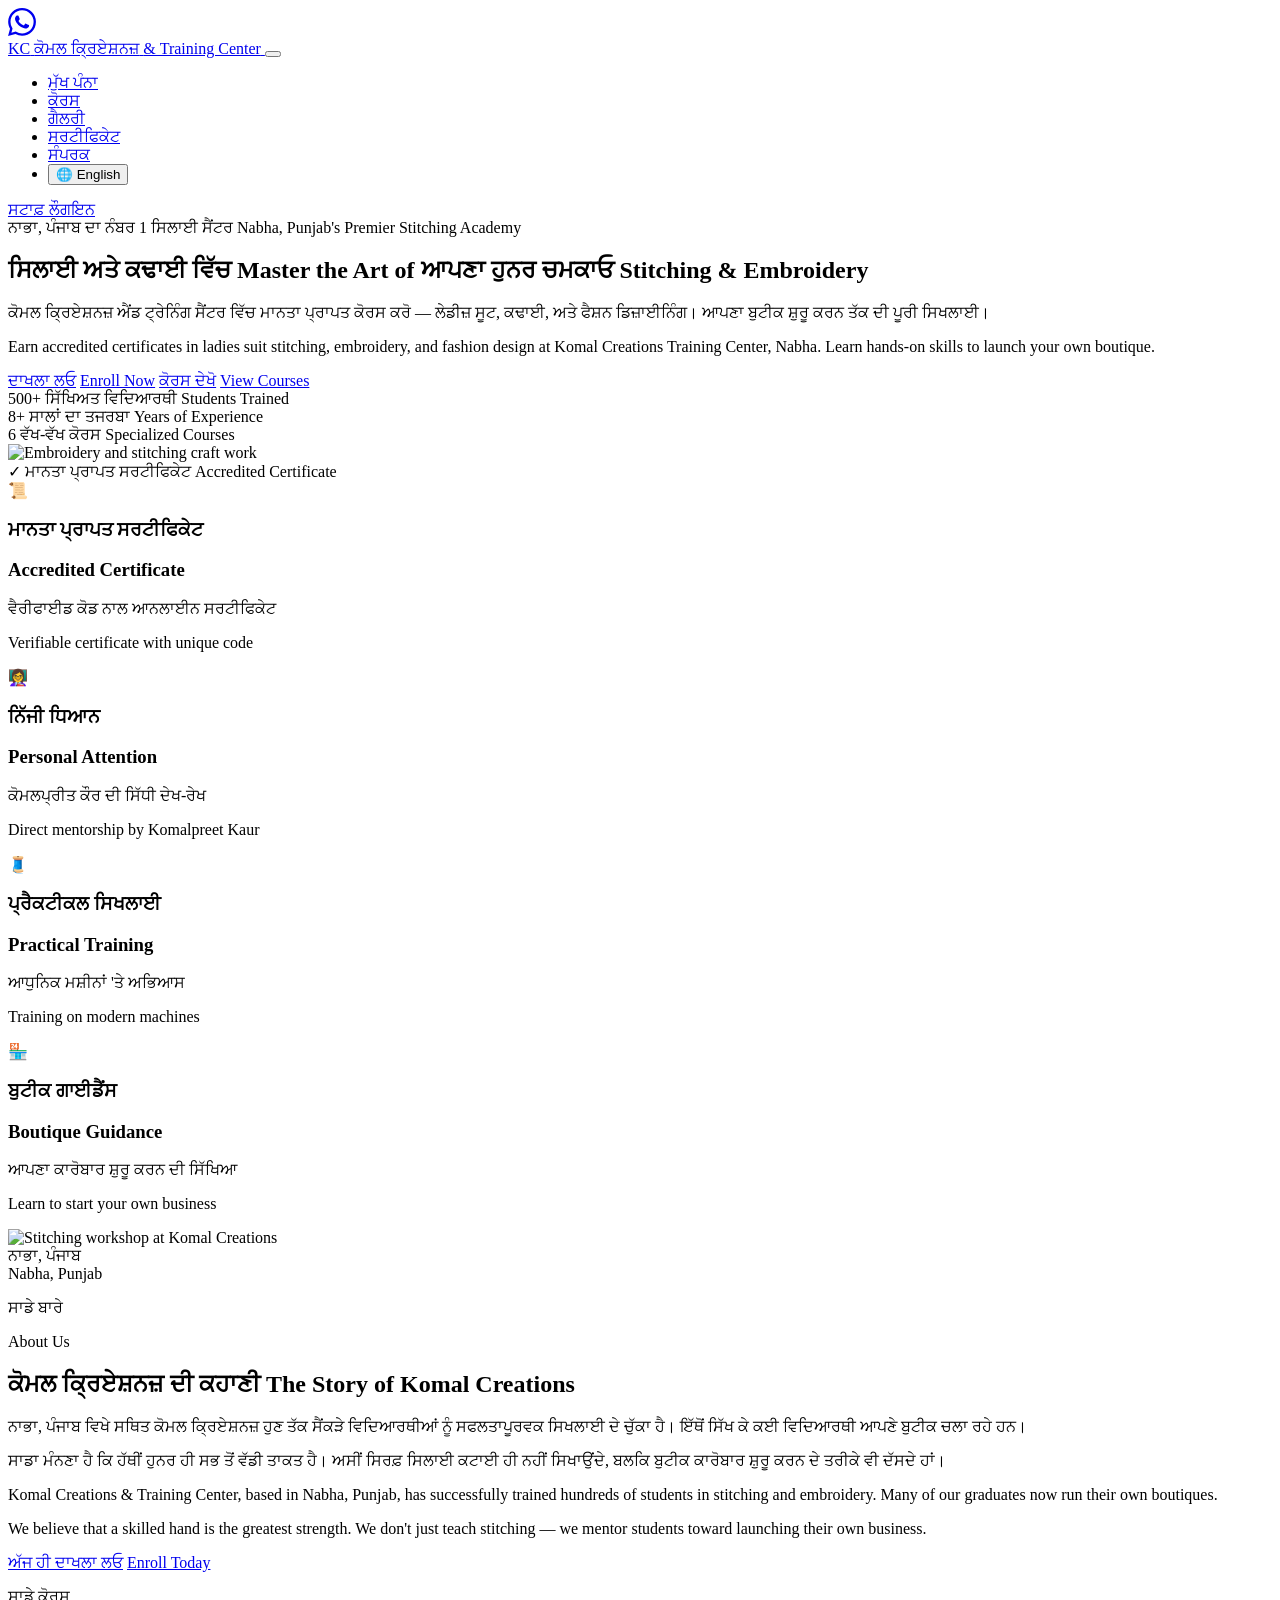
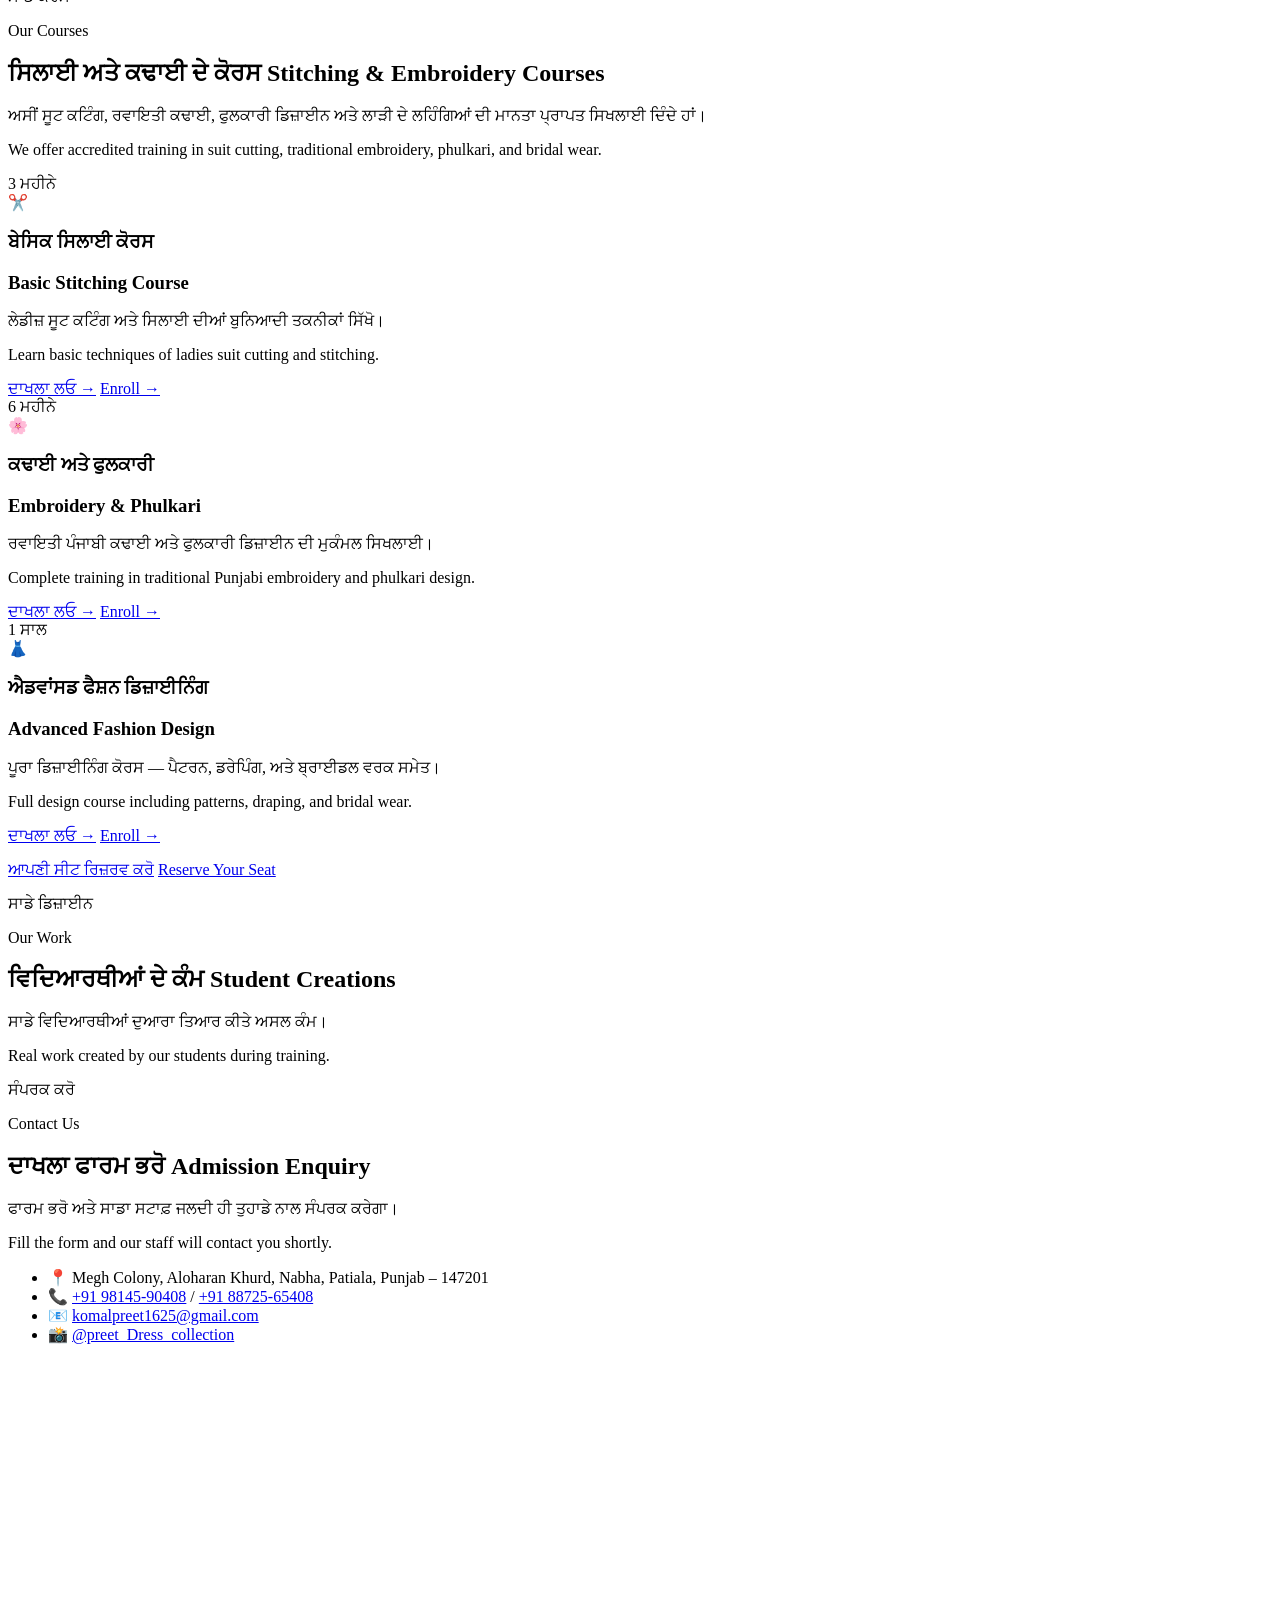
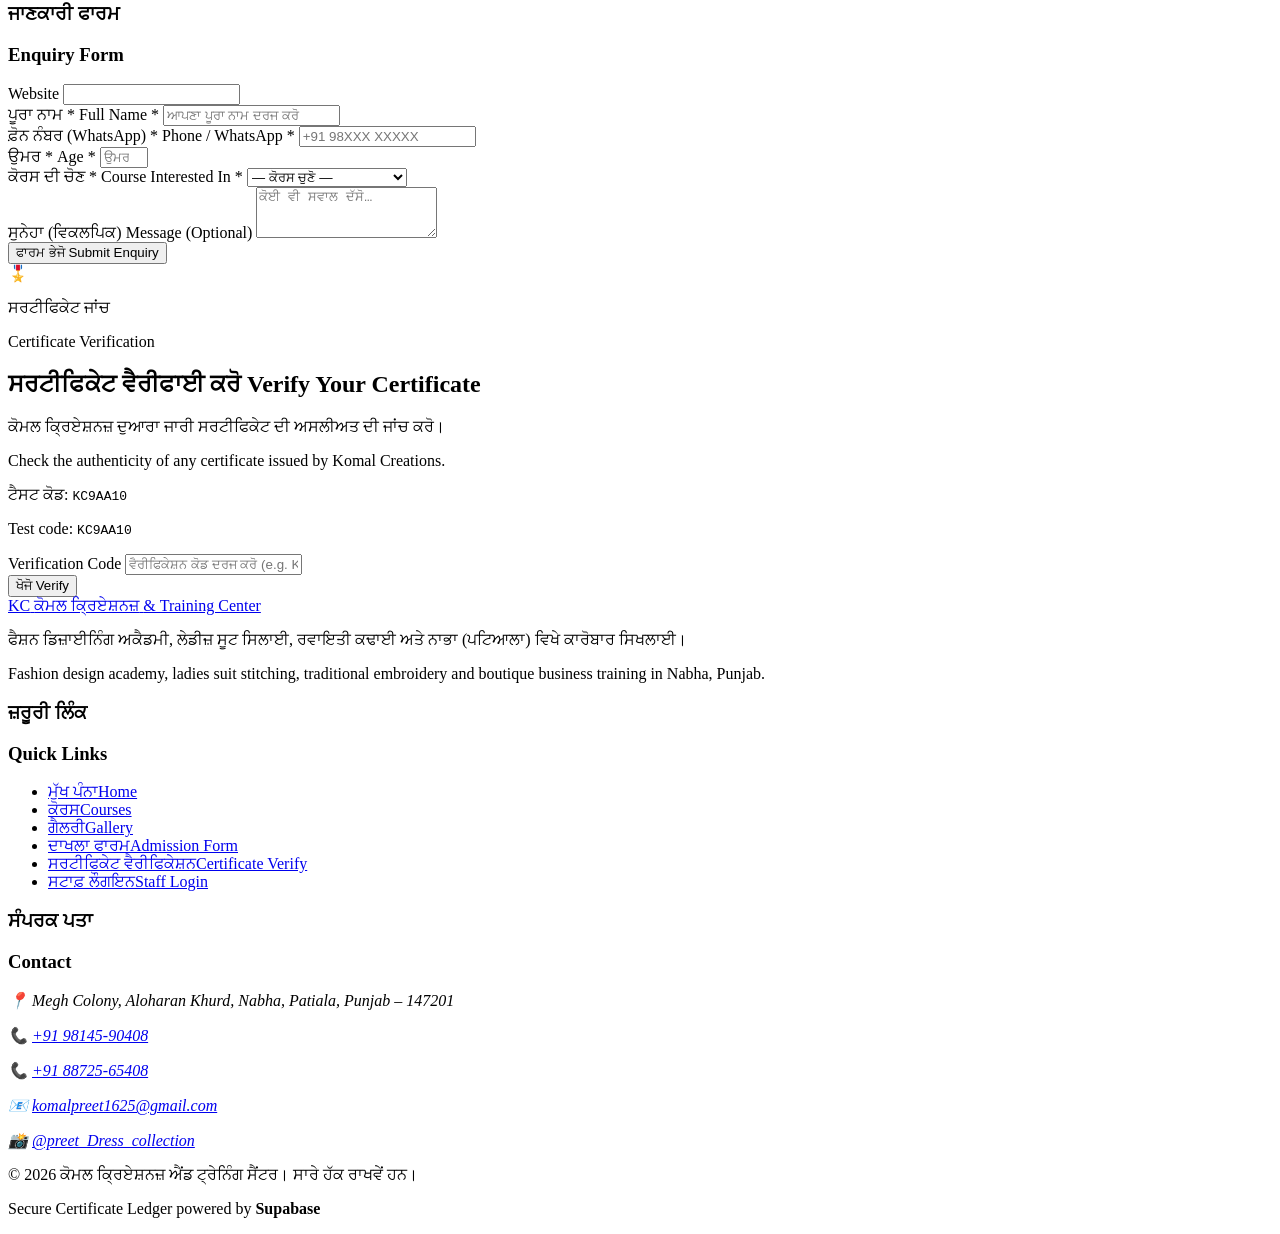
==== index.html @ e4f49c8c "Add files via upload" ====
<!DOCTYPE html>
<html lang="pa" dir="ltr">
<head>
  <meta charset="UTF-8" />
  <meta name="viewport" content="width=device-width, initial-scale=1.0" />
  <meta name="description" content="Komal Creations & Training Center – Nabha, Punjab. Learn stitching, embroidery, and fashion design. Accredited courses with certified training." />
  <meta name="keywords" content="stitching course Nabha, silai course Punjab, embroidery training, ladies suit stitching, fashion design Nabha, Komal Creations" />
  <meta property="og:title" content="Komal Creations & Training Center – Nabha, Punjab" />
  <meta property="og:description" content="Accredited stitching, embroidery, and fashion design courses in Nabha, Punjab." />
  <meta property="og:type" content="website" />
  <title>Komal Creations & Training Center – Nabha, Punjab</title>
  <link rel="preconnect" href="https://fonts.googleapis.com" />
  <link rel="preconnect" href="https://fonts.gstatic.com" crossorigin />
  <link href="https://fonts.googleapis.com/css2?family=Noto+Sans+Gurmukhi:wght@400;600;700&family=Playfair+Display:wght@700;900&family=Inter:wght@400;500;600&display=swap" rel="stylesheet" />
  <link rel="stylesheet" href="css/styles.css" />
</head>
<body>

  <!-- WhatsApp Floating Button -->
  <a href="https://wa.me/919814590408?text=ਸਤਿ%20ਸ੍ਰੀ%20ਅਕਾਲ!%20ਮੈਨੂੰ%20ਕੋਰਸ%20ਬਾਰੇ%20ਜਾਣਕਾਰੀ%20�ਾਹੀਦੀ%20ਹੈ।"
     class="whatsapp-fab" target="_blank" rel="noopener" aria-label="Chat on WhatsApp">
    <svg xmlns="http://www.w3.org/2000/svg" viewBox="0 0 24 24" fill="currentColor" width="28" height="28">
      <path d="M17.472 14.382c-.297-.149-1.758-.867-2.03-.967-.273-.099-.471-.148-.67.15-.197.297-.767.966-.94 1.164-.173.199-.347.223-.644.075-.297-.15-1.255-.463-2.39-1.475-.883-.788-1.48-1.761-1.653-2.059-.173-.297-.018-.458.13-.606.134-.133.298-.347.446-.52.149-.174.198-.298.298-.497.099-.198.05-.371-.025-.52-.075-.149-.669-1.612-.916-2.207-.242-.579-.487-.5-.669-.51-.173-.008-.371-.01-.57-.01-.198 0-.52.074-.792.372-.272.297-1.04 1.016-1.04 2.479 0 1.462 1.065 2.875 1.213 3.074.149.198 2.096 3.2 5.077 4.487.709.306 1.262.489 1.694.625.712.227 1.36.195 1.871.118.571-.085 1.758-.719 2.006-1.413.248-.694.248-1.289.173-1.413-.074-.124-.272-.198-.57-.347m-5.421 7.403h-.004a9.87 9.87 0 01-5.031-1.378l-.361-.214-3.741.982.998-3.648-.235-.374a9.86 9.86 0 01-1.51-5.26c.001-5.45 4.436-9.884 9.888-9.884 2.64 0 5.122 1.03 6.988 2.898a9.825 9.825 0 012.893 6.994c-.003 5.45-4.437 9.884-9.885 9.884m8.413-18.297A11.815 11.815 0 0012.05 0C5.495 0 .16 5.335.157 11.892c0 2.096.547 4.142 1.588 5.945L.057 24l6.305-1.654a11.882 11.882 0 005.683 1.448h.005c6.554 0 11.89-5.335 11.893-11.893a11.821 11.821 0 00-3.48-8.413z"/>
    </svg>
  </a>

  <!-- ===== HEADER / NAV ===== -->
  <header class="site-header" id="top">
    <div class="container header-inner">
      <a href="index.html" class="logo" aria-label="Komal Creations Home">
        <span class="logo-mark">KC</span>
        <span class="logo-text">
          <span class="logo-pa">ਕੋਮਲ ਕ੍ਰਿਏਸ਼ਨਜ਼</span>
          <span class="logo-en">& Training Center</span>
        </span>
      </a>

      <button class="nav-toggle" id="navToggle" aria-label="Menu ਖੋਲ੍ਹੋ" aria-expanded="false" aria-controls="mainNav">
        <span></span><span></span><span></span>
      </button>

      <nav class="main-nav" id="mainNav" role="navigation" aria-label="Main Navigation">
        <ul class="nav-list">
          <li><a href="#home" class="nav-link">ਮੁੱਖ ਪੰਨਾ</a></li>
          <li><a href="#courses" class="nav-link">ਕੋਰਸ</a></li>
          <li><a href="#gallery" class="nav-link">ਗੈਲਰੀ</a></li>
          <li><a href="#verify" class="nav-link">ਸਰਟੀਫਿਕੇਟ</a></li>
          <li><a href="#contact" class="nav-link">ਸੰਪਰਕ</a></li>
          <li>
            <button class="lang-toggle" id="langToggle" aria-label="Switch language">
              🌐 <span id="langLabel">English</span>
            </button>
          </li>
        </ul>
        <a href="admin-login.html" class="btn-staff">ਸਟਾਫ਼ ਲੌਗਇਨ</a>
      </nav>
    </div>
  </header>

  <main id="main-content">

    <!-- ===== HERO ===== -->
    <section class="hero" id="home" aria-labelledby="heroHeading">
      <div class="hero-bg-pattern" aria-hidden="true"></div>
      <div class="container hero-content">
        <div class="hero-badge" data-content-key="hero_badge">
          <span class="badge-dot"></span>
          <span class="badge-text pa">ਨਾਭਾ, ਪੰਜਾਬ ਦਾ ਨੰਬਰ 1 ਸਿਲਾਈ ਸੈਂਟਰ</span>
          <span class="badge-text en hidden">Nabha, Punjab's Premier Stitching Academy</span>
        </div>

        <h1 id="heroHeading">
          <span class="hero-line pa">ਸਿਲਾਈ ਅਤੇ ਕਢਾਈ ਵਿੱਚ</span>
          <span class="hero-line en hidden">Master the Art of</span>
          <span class="hero-accent pa">ਆਪਣਾ ਹੁਨਰ ਚਮਕਾਓ</span>
          <span class="hero-accent en hidden">Stitching & Embroidery</span>
        </h1>

        <p class="hero-desc pa" data-content-key="hero_description">
          ਕੋਮਲ ਕ੍ਰਿਏਸ਼ਨਜ਼ ਐਂਡ ਟ੍ਰੇਨਿੰਗ ਸੈਂਟਰ ਵਿੱਚ ਮਾਨਤਾ ਪ੍ਰਾਪਤ ਕੋਰਸ ਕਰੋ — ਲੇਡੀਜ਼ ਸੂਟ, ਕਢਾਈ, ਅਤੇ ਫੈਸ਼ਨ ਡਿਜ਼ਾਈਨਿੰਗ। ਆਪਣਾ ਬੁਟੀਕ ਸ਼ੁਰੂ ਕਰਨ ਤੱਕ ਦੀ ਪੂਰੀ ਸਿਖਲਾਈ।
        </p>
        <p class="hero-desc en hidden" data-content-key="hero_description_en">
          Earn accredited certificates in ladies suit stitching, embroidery, and fashion design at Komal Creations Training Center, Nabha. Learn hands-on skills to launch your own boutique.
        </p>

        <div class="hero-actions">
          <a href="#contact" class="btn btn-primary pa">ਦਾਖਲਾ ਲਓ</a>
          <a href="#contact" class="btn btn-primary en hidden">Enroll Now</a>
          <a href="#courses" class="btn btn-outline pa">ਕੋਰਸ ਦੇਖੋ</a>
          <a href="#courses" class="btn btn-outline en hidden">View Courses</a>
        </div>

        <div class="hero-stats" role="list">
          <div class="stat" role="listitem">
            <span class="stat-num">500+</span>
            <span class="stat-label pa">ਸਿੱਖਿਅਤ ਵਿਦਿਆਰਥੀ</span>
            <span class="stat-label en hidden">Students Trained</span>
          </div>
          <div class="stat-divider" aria-hidden="true"></div>
          <div class="stat" role="listitem">
            <span class="stat-num">8+</span>
            <span class="stat-label pa">ਸਾਲਾਂ ਦਾ ਤਜਰਬਾ</span>
            <span class="stat-label en hidden">Years of Experience</span>
          </div>
          <div class="stat-divider" aria-hidden="true"></div>
          <div class="stat" role="listitem">
            <span class="stat-num">6</span>
            <span class="stat-label pa">ਵੱਖ-ਵੱਖ ਕੋਰਸ</span>
            <span class="stat-label en hidden">Specialized Courses</span>
          </div>
        </div>
      </div>

      <div class="hero-visual" aria-hidden="true">
        <div class="hero-img-wrap">
          <img src="https://images.unsplash.com/photo-1558769132-cb1aea458c5e?w=700&auto=format&fit=crop&q=80"
               alt="Embroidery and stitching craft work"
               loading="eager" width="700" height="500" />
          <div class="hero-img-badge">
            <span>✓</span>
            <span class="pa">ਮਾਨਤਾ ਪ੍ਰਾਪਤ ਸਰਟੀਫਿਕੇਟ</span>
            <span class="en hidden">Accredited Certificate</span>
          </div>
        </div>
      </div>
    </section>

    <!-- ===== FEATURES / WHY US ===== -->
    <section class="features-strip" aria-label="Features">
      <div class="container features-grid">
        <div class="feature-card">
          <div class="feature-icon" aria-hidden="true">📜</div>
          <div>
            <h3 class="pa">ਮਾਨਤਾ ਪ੍ਰਾਪਤ ਸਰਟੀਫਿਕੇਟ</h3>
            <h3 class="en hidden">Accredited Certificate</h3>
            <p class="pa">ਵੈਰੀਫਾਈਡ ਕੋਡ ਨਾਲ ਆਨਲਾਈਨ ਸਰਟੀਫਿਕੇਟ</p>
            <p class="en hidden">Verifiable certificate with unique code</p>
          </div>
        </div>
        <div class="feature-card">
          <div class="feature-icon" aria-hidden="true">👩‍🏫</div>
          <div>
            <h3 class="pa">ਨਿੱਜੀ ਧਿਆਨ</h3>
            <h3 class="en hidden">Personal Attention</h3>
            <p class="pa">ਕੋਮਲਪ੍ਰੀਤ ਕੌਰ ਦੀ ਸਿੱਧੀ ਦੇਖ-ਰੇਖ</p>
            <p class="en hidden">Direct mentorship by Komalpreet Kaur</p>
          </div>
        </div>
        <div class="feature-card">
          <div class="feature-icon" aria-hidden="true">🧵</div>
          <div>
            <h3 class="pa">ਪ੍ਰੈਕਟੀਕਲ ਸਿਖਲਾਈ</h3>
            <h3 class="en hidden">Practical Training</h3>
            <p class="pa">ਆਧੁਨਿਕ ਮਸ਼ੀਨਾਂ 'ਤੇ ਅਭਿਆਸ</p>
            <p class="en hidden">Training on modern machines</p>
          </div>
        </div>
        <div class="feature-card">
          <div class="feature-icon" aria-hidden="true">🏪</div>
          <div>
            <h3 class="pa">ਬੁਟੀਕ ਗਾਈਡੈਂਸ</h3>
            <h3 class="en hidden">Boutique Guidance</h3>
            <p class="pa">ਆਪਣਾ ਕਾਰੋਬਾਰ ਸ਼ੁਰੂ ਕਰਨ ਦੀ ਸਿੱਖਿਆ</p>
            <p class="en hidden">Learn to start your own business</p>
          </div>
        </div>
      </div>
    </section>

    <!-- ===== ABOUT ===== -->
    <section class="about section" id="about" aria-labelledby="aboutHeading">
      <div class="container about-grid">
        <div class="about-img-col">
          <img src="https://images.unsplash.com/photo-1544816155-12df9643f363?w=600&auto=format&fit=crop&q=80"
               alt="Stitching workshop at Komal Creations"
               loading="lazy" width="600" height="450" class="about-img" />
          <div class="about-img-tag pa">ਨਾਭਾ, ਪੰਜਾਬ</div>
          <div class="about-img-tag en hidden">Nabha, Punjab</div>
        </div>
        <div class="about-text-col">
          <p class="section-eyebrow pa">ਸਾਡੇ ਬਾਰੇ</p>
          <p class="section-eyebrow en hidden">About Us</p>
          <h2 id="aboutHeading">
            <span class="pa">ਕੋਮਲ ਕ੍ਰਿਏਸ਼ਨਜ਼ ਦੀ ਕਹਾਣੀ</span>
            <span class="en hidden">The Story of Komal Creations</span>
          </h2>
          <div class="about-body" data-content-key="about_text">
            <p class="pa">ਨਾਭਾ, ਪੰਜਾਬ ਵਿਖੇ ਸਥਿਤ ਕੋਮਲ ਕ੍ਰਿਏਸ਼ਨਜ਼ ਹੁਣ ਤੱਕ ਸੈਂਕੜੇ ਵਿਦਿਆਰਥੀਆਂ ਨੂੰ ਸਫਲਤਾਪੂਰਵਕ ਸਿਖਲਾਈ ਦੇ ਚੁੱਕਾ ਹੈ। ਇੱਥੋਂ ਸਿੱਖ ਕੇ ਕਈ ਵਿਦਿਆਰਥੀ ਆਪਣੇ ਬੁਟੀਕ ਚਲਾ ਰਹੇ ਹਨ।</p>
            <p class="pa">ਸਾਡਾ ਮੰਨਣਾ ਹੈ ਕਿ ਹੱਥੀਂ ਹੁਨਰ ਹੀ ਸਭ ਤੋਂ ਵੱਡੀ ਤਾਕਤ ਹੈ। ਅਸੀਂ ਸਿਰਫ਼ ਸਿਲਾਈ ਕਟਾਈ ਹੀ ਨਹੀਂ ਸਿਖਾਉਂਦੇ, ਬਲਕਿ ਬੁਟੀਕ ਕਾਰੋਬਾਰ ਸ਼ੁਰੂ ਕਰਨ ਦੇ ਤਰੀਕੇ ਵੀ ਦੱਸਦੇ ਹਾਂ।</p>
            <p class="en hidden">Komal Creations & Training Center, based in Nabha, Punjab, has successfully trained hundreds of students in stitching and embroidery. Many of our graduates now run their own boutiques.</p>
            <p class="en hidden">We believe that a skilled hand is the greatest strength. We don't just teach stitching — we mentor students toward launching their own business.</p>
          </div>
          <a href="#contact" class="btn btn-primary pa">ਅੱਜ ਹੀ ਦਾਖਲਾ ਲਓ</a>
          <a href="#contact" class="btn btn-primary en hidden">Enroll Today</a>
        </div>
      </div>
    </section>

    <!-- ===== COURSES ===== -->
    <section class="courses section" id="courses" aria-labelledby="coursesHeading">
      <div class="container">
        <p class="section-eyebrow pa">ਸਾਡੇ ਕੋਰਸ</p>
        <p class="section-eyebrow en hidden">Our Courses</p>
        <h2 id="coursesHeading">
          <span class="pa">ਸਿਲਾਈ ਅਤੇ ਕਢਾਈ ਦੇ ਕੋਰਸ</span>
          <span class="en hidden">Stitching & Embroidery Courses</span>
        </h2>
        <p class="section-desc pa">ਅਸੀਂ ਸੂਟ ਕਟਿੰਗ, ਰਵਾਇਤੀ ਕਢਾਈ, ਫੁਲਕਾਰੀ ਡਿਜ਼ਾਈਨ ਅਤੇ ਲਾੜੀ ਦੇ ਲਹਿੰਗਿਆਂ ਦੀ ਮਾਨਤਾ ਪ੍ਰਾਪਤ ਸਿਖਲਾਈ ਦਿੰਦੇ ਹਾਂ।</p>
        <p class="section-desc en hidden">We offer accredited training in suit cutting, traditional embroidery, phulkari, and bridal wear.</p>

        <div id="coursesGrid" class="courses-grid" aria-live="polite" aria-label="Course list">
          <!-- Dynamic from Supabase; static fallback below -->
          <div class="course-card static-fallback">
            <div class="course-badge">3 ਮਹੀਨੇ</div>
            <div class="course-icon" aria-hidden="true">✂️</div>
            <h3 class="pa">ਬੇਸਿਕ ਸਿਲਾਈ ਕੋਰਸ</h3>
            <h3 class="en hidden">Basic Stitching Course</h3>
            <p class="pa">ਲੇਡੀਜ਼ ਸੂਟ ਕਟਿੰਗ ਅਤੇ ਸਿਲਾਈ ਦੀਆਂ ਬੁਨਿਆਦੀ ਤਕਨੀਕਾਂ ਸਿੱਖੋ।</p>
            <p class="en hidden">Learn basic techniques of ladies suit cutting and stitching.</p>
            <a href="#contact" class="btn-course-enroll pa">ਦਾਖਲਾ ਲਓ →</a>
            <a href="#contact" class="btn-course-enroll en hidden">Enroll →</a>
          </div>
          <div class="course-card static-fallback">
            <div class="course-badge">6 ਮਹੀਨੇ</div>
            <div class="course-icon" aria-hidden="true">🌸</div>
            <h3 class="pa">ਕਢਾਈ ਅਤੇ ਫੁਲਕਾਰੀ</h3>
            <h3 class="en hidden">Embroidery & Phulkari</h3>
            <p class="pa">ਰਵਾਇਤੀ ਪੰਜਾਬੀ ਕਢਾਈ ਅਤੇ ਫੁਲਕਾਰੀ ਡਿਜ਼ਾਈਨ ਦੀ ਮੁਕੰਮਲ ਸਿਖਲਾਈ।</p>
            <p class="en hidden">Complete training in traditional Punjabi embroidery and phulkari design.</p>
            <a href="#contact" class="btn-course-enroll pa">ਦਾਖਲਾ ਲਓ →</a>
            <a href="#contact" class="btn-course-enroll en hidden">Enroll →</a>
          </div>
          <div class="course-card static-fallback">
            <div class="course-badge">1 ਸਾਲ</div>
            <div class="course-icon" aria-hidden="true">👗</div>
            <h3 class="pa">ਐਡਵਾਂਸਡ ਫੈਸ਼ਨ ਡਿਜ਼ਾਈਨਿੰਗ</h3>
            <h3 class="en hidden">Advanced Fashion Design</h3>
            <p class="pa">ਪੂਰਾ ਡਿਜ਼ਾਈਨਿੰਗ ਕੋਰਸ — ਪੈਟਰਨ, ਡਰੇਪਿੰਗ, ਅਤੇ ਬ੍ਰਾਈਡਲ ਵਰਕ ਸਮੇਤ।</p>
            <p class="en hidden">Full design course including patterns, draping, and bridal wear.</p>
            <a href="#contact" class="btn-course-enroll pa">ਦਾਖਲਾ ਲਓ →</a>
            <a href="#contact" class="btn-course-enroll en hidden">Enroll →</a>
          </div>
        </div>

        <p id="coursesMsg" class="section-msg" role="status" aria-live="polite"></p>

        <div class="courses-cta">
          <a href="#contact" class="btn btn-primary pa">ਆਪਣੀ ਸੀਟ ਰਿਜ਼ਰਵ ਕਰੋ</a>
          <a href="#contact" class="btn btn-primary en hidden">Reserve Your Seat</a>
        </div>
      </div>
    </section>

    <!-- ===== GALLERY ===== -->
    <section class="gallery section" id="gallery" aria-labelledby="galleryHeading">
      <div class="container">
        <p class="section-eyebrow pa">ਸਾਡੇ ਡਿਜ਼ਾਈਨ</p>
        <p class="section-eyebrow en hidden">Our Work</p>
        <h2 id="galleryHeading">
          <span class="pa">ਵਿਦਿਆਰਥੀਆਂ ਦੇ ਕੰਮ</span>
          <span class="en hidden">Student Creations</span>
        </h2>
        <p class="section-desc pa">ਸਾਡੇ ਵਿਦਿਆਰਥੀਆਂ ਦੁਆਰਾ ਤਿਆਰ ਕੀਤੇ ਅਸਲ ਕੰਮ।</p>
        <p class="section-desc en hidden">Real work created by our students during training.</p>

        <div id="galleryGrid" class="gallery-grid" aria-label="Gallery" aria-live="polite">
          <!-- Loaded from Supabase -->
          <div class="gallery-placeholder" aria-hidden="true">
            <div class="gallery-shimmer"></div>
            <div class="gallery-shimmer"></div>
            <div class="gallery-shimmer"></div>
            <div class="gallery-shimmer"></div>
            <div class="gallery-shimmer"></div>
            <div class="gallery-shimmer"></div>
          </div>
        </div>
        <p id="galleryMsg" class="section-msg" role="status" aria-live="polite"></p>
      </div>
    </section>

    <!-- ===== INQUIRY FORM ===== -->
    <section class="inquiry section" id="contact" aria-labelledby="inquiryHeading">
      <div class="container inquiry-grid">
        <div class="inquiry-info">
          <p class="section-eyebrow pa">ਸੰਪਰਕ ਕਰੋ</p>
          <p class="section-eyebrow en hidden">Contact Us</p>
          <h2 id="inquiryHeading">
            <span class="pa">ਦਾਖਲਾ ਫਾਰਮ ਭਰੋ</span>
            <span class="en hidden">Admission Enquiry</span>
          </h2>
          <p class="pa">ਫਾਰਮ ਭਰੋ ਅਤੇ ਸਾਡਾ ਸਟਾਫ਼ ਜਲਦੀ ਹੀ ਤੁਹਾਡੇ ਨਾਲ ਸੰਪਰਕ ਕਰੇਗਾ।</p>
          <p class="en hidden">Fill the form and our staff will contact you shortly.</p>

          <ul class="contact-details" aria-label="Contact information">
            <li>
              <span class="contact-icon" aria-hidden="true">📍</span>
              <span>Megh Colony, Aloharan Khurd, Nabha, Patiala, Punjab – 147201</span>
            </li>
            <li>
              <span class="contact-icon" aria-hidden="true">📞</span>
              <a href="tel:+919814590408">+91 98145-90408</a> /
              <a href="tel:+918872565408">+91 88725-65408</a>
            </li>
            <li>
              <span class="contact-icon" aria-hidden="true">📧</span>
              <a href="mailto:komalpreet1625@gmail.com">komalpreet1625@gmail.com</a>
            </li>
            <li>
              <span class="contact-icon" aria-hidden="true">📸</span>
              <a href="https://instagram.com/preet_Dress_collection" target="_blank" rel="noopener">@preet_Dress_collection</a>
            </li>
          </ul>

          <div class="map-wrap">
            <iframe
              src="https://www.google.com/maps/embed?pb=!1m18!1m12!1m3!1d13745.244795325068!2d76.13689405000001!3d30.370503!2m3!1f0!2f0!3f0!3m2!1i1024!2i768!4f13.1!3m3!1m2!1s0x391039864f136bdf%3A0xe6bf44b437e96b5!2sNabha%2C%20Punjab%20147201!5e0!3m2!1sen!2sin!4v1718912345678!5m2!1sen!2sin"
              width="100%" height="220" style="border:0;" allowfullscreen="" loading="lazy"
              referrerpolicy="no-referrer-when-downgrade"
              title="Nabha, Punjab – Komal Creations Location"></iframe>
          </div>
        </div>

        <div class="inquiry-form-wrap">
          <div id="inquiryFormCard" class="form-card">
            <h3 class="pa">ਜਾਣਕਾਰੀ ਫਾਰਮ</h3>
            <h3 class="en hidden">Enquiry Form</h3>

            <div id="inquiryMsg" class="form-msg" role="alert" aria-live="assertive" hidden></div>

            <!-- Honeypot (hidden from real users) -->
            <div class="hp-field" aria-hidden="true">
              <label for="hp_website">Website</label>
              <input type="text" id="hp_website" name="hp_website" tabindex="-1" autocomplete="off" />
            </div>

            <div class="form-group">
              <label for="fullName">
                <span class="pa">ਪੂਰਾ ਨਾਮ <span class="req" aria-hidden="true">*</span></span>
                <span class="en hidden">Full Name <span class="req" aria-hidden="true">*</span></span>
              </label>
              <input type="text" id="fullName" name="full_name" required
                     placeholder="ਆਪਣਾ ਪੂਰਾ ਨਾਮ ਦਰਜ ਕਰੋ"
                     autocomplete="name" maxlength="100" aria-required="true" />
            </div>

            <div class="form-group">
              <label for="phoneNumber">
                <span class="pa">ਫ਼ੋਨ ਨੰਬਰ (WhatsApp) <span class="req" aria-hidden="true">*</span></span>
                <span class="en hidden">Phone / WhatsApp <span class="req" aria-hidden="true">*</span></span>
              </label>
              <input type="tel" id="phoneNumber" name="phone_number" required
                     placeholder="+91 98XXX XXXXX"
                     autocomplete="tel" maxlength="15" aria-required="true" />
            </div>

            <div class="form-group">
              <label for="age">
                <span class="pa">ਉਮਰ <span class="req" aria-hidden="true">*</span></span>
                <span class="en hidden">Age <span class="req" aria-hidden="true">*</span></span>
              </label>
              <input type="number" id="age" name="age" required
                     min="10" max="60" placeholder="ਉਮਰ ਦਰਜ ਕਰੋ"
                     aria-required="true" />
            </div>

            <div class="form-group">
              <label for="courseInterested">
                <span class="pa">ਕੋਰਸ ਦੀ ਚੋਣ <span class="req" aria-hidden="true">*</span></span>
                <span class="en hidden">Course Interested In <span class="req" aria-hidden="true">*</span></span>
              </label>
              <select id="courseInterested" name="course_interested" required aria-required="true">
                <option value="" disabled selected>— ਕੋਰਸ ਚੁਣੋ —</option>
                <option value="Basic Stitching">ਬੇਸਿਕ ਸਿਲਾਈ ਕੋਰਸ</option>
                <option value="Embroidery & Phulkari">ਕਢਾਈ ਅਤੇ ਫੁਲਕਾਰੀ</option>
                <option value="Advanced Fashion Design">ਐਡਵਾਂਸਡ ਫੈਸ਼ਨ ਡਿਜ਼ਾਈਨਿੰਗ</option>
                <option value="Bridal Wear Stitching">ਲਾੜੀ ਦੇ ਕੱਪੜੇ ਸਿਲਾਈ</option>
                <option value="Pattern Making">ਪੈਟਰਨ ਮੇਕਿੰਗ</option>
                <option value="Other">ਹੋਰ / Other</option>
              </select>
            </div>

            <div class="form-group">
              <label for="message">
                <span class="pa">ਸੁਨੇਹਾ (ਵਿਕਲਪਿਕ)</span>
                <span class="en hidden">Message (Optional)</span>
              </label>
              <textarea id="message" name="message" rows="3" maxlength="500"
                        placeholder="ਕੋਈ ਵੀ ਸਵਾਲ ਦੱਸੋ…"></textarea>
            </div>

            <button type="button" id="submitInquiry" class="btn btn-primary full-width">
              <span class="btn-text pa">ਫਾਰਮ ਭੇਜੋ</span>
              <span class="btn-text en hidden">Submit Enquiry</span>
              <span class="btn-loading" hidden aria-hidden="true">ਭੇਜਿਆ ਜਾ ਰਿਹਾ ਹੈ…</span>
            </button>
          </div>
        </div>
      </div>
    </section>

    <!-- ===== CERTIFICATE VERIFICATION ===== -->
    <section class="verify section" id="verify" aria-labelledby="verifyHeading">
      <div class="container verify-inner">
        <div class="verify-header">
          <span class="verify-icon" aria-hidden="true">🎖️</span>
          <p class="section-eyebrow pa">ਸਰਟੀਫਿਕੇਟ ਜਾਂਚ</p>
          <p class="section-eyebrow en hidden">Certificate Verification</p>
          <h2 id="verifyHeading">
            <span class="pa">ਸਰਟੀਫਿਕੇਟ ਵੈਰੀਫਾਈ ਕਰੋ</span>
            <span class="en hidden">Verify Your Certificate</span>
          </h2>
          <p class="pa">ਕੋਮਲ ਕ੍ਰਿਏਸ਼ਨਜ਼ ਦੁਆਰਾ ਜਾਰੀ ਸਰਟੀਫਿਕੇਟ ਦੀ ਅਸਲੀਅਤ ਦੀ ਜਾਂਚ ਕਰੋ।</p>
          <p class="en hidden">Check the authenticity of any certificate issued by Komal Creations.</p>
          <p class="verify-hint pa">ਟੈਸਟ ਕੋਡ: <code>KC9AA10</code></p>
          <p class="verify-hint en hidden">Test code: <code>KC9AA10</code></p>
        </div>

        <div class="verify-form-row">
          <div class="verify-input-wrap">
            <label for="verifCode" class="visually-hidden">Verification Code</label>
            <input type="text" id="verifCode" class="verify-input"
                   placeholder="ਵੈਰੀਫਿਕੇਸ਼ਨ ਕੋਡ ਦਰਜ ਕਰੋ (e.g. KC9AA10)"
                   maxlength="30" autocomplete="off" aria-label="Certificate verification code" />
          </div>
          <button type="button" id="verifyBtn" class="btn btn-primary">
            <span class="btn-text pa">ਖੋਜੋ</span>
            <span class="btn-text en hidden">Verify</span>
            <span class="btn-loading" hidden aria-hidden="true">…</span>
          </button>
        </div>

        <div id="verifyMsg" class="form-msg" role="alert" aria-live="assertive" hidden></div>
        <div id="certResult" class="cert-result" aria-live="polite" hidden></div>
      </div>
    </section>

  </main>

  <!-- ===== FOOTER ===== -->
  <footer class="site-footer" role="contentinfo">
    <div class="container footer-grid">
      <div class="footer-brand">
        <a href="index.html" class="logo footer-logo" aria-label="Komal Creations Home">
          <span class="logo-mark">KC</span>
          <span class="logo-text">
            <span class="logo-pa">ਕੋਮਲ ਕ੍ਰਿਏਸ਼ਨਜ਼</span>
            <span class="logo-en">& Training Center</span>
          </span>
        </a>
        <p class="footer-tagline pa">ਫੈਸ਼ਨ ਡਿਜ਼ਾਈਨਿੰਗ ਅਕੈਡਮੀ, ਲੇਡੀਜ਼ ਸੂਟ ਸਿਲਾਈ, ਰਵਾਇਤੀ ਕਢਾਈ ਅਤੇ ਨਾਭਾ (ਪਟਿਆਲਾ) ਵਿਖੇ ਕਾਰੋਬਾਰ ਸਿਖਲਾਈ।</p>
        <p class="footer-tagline en hidden">Fashion design academy, ladies suit stitching, traditional embroidery and boutique business training in Nabha, Punjab.</p>
      </div>

      <div class="footer-links">
        <h3 class="pa">ਜ਼ਰੂਰੀ ਲਿੰਕ</h3>
        <h3 class="en hidden">Quick Links</h3>
        <ul>
          <li><a href="#home" class="pa">ਮੁੱਖ ਪੰਨਾ</a><a href="#home" class="en hidden">Home</a></li>
          <li><a href="#courses" class="pa">ਕੋਰਸ</a><a href="#courses" class="en hidden">Courses</a></li>
          <li><a href="#gallery" class="pa">ਗੈਲਰੀ</a><a href="#gallery" class="en hidden">Gallery</a></li>
          <li><a href="#contact" class="pa">ਦਾਖਲਾ ਫਾਰਮ</a><a href="#contact" class="en hidden">Admission Form</a></li>
          <li><a href="#verify" class="pa">ਸਰਟੀਫਿਕੇਟ ਵੈਰੀਫਿਕੇਸ਼ਨ</a><a href="#verify" class="en hidden">Certificate Verify</a></li>
          <li><a href="admin-login.html" class="pa">ਸਟਾਫ਼ ਲੌਗਇਨ</a><a href="admin-login.html" class="en hidden">Staff Login</a></li>
        </ul>
      </div>

      <div class="footer-contact">
        <h3 class="pa">ਸੰਪਰਕ ਪਤਾ</h3>
        <h3 class="en hidden">Contact</h3>
        <address>
          <p>📍 Megh Colony, Aloharan Khurd, Nabha, Patiala, Punjab – 147201</p>
          <p>📞 <a href="tel:+919814590408">+91 98145-90408</a></p>
          <p>📞 <a href="tel:+918872565408">+91 88725-65408</a></p>
          <p>📧 <a href="mailto:komalpreet1625@gmail.com">komalpreet1625@gmail.com</a></p>
          <p>📸 <a href="https://instagram.com/preet_Dress_collection" target="_blank" rel="noopener">@preet_Dress_collection</a></p>
        </address>
      </div>
    </div>

    <div class="footer-bottom">
      <div class="container footer-bottom-inner">
        <p>© 2026 ਕੋਮਲ ਕ੍ਰਿਏਸ਼ਨਜ਼ ਐਂਡ ਟ੍ਰੇਨਿੰਗ ਸੈਂਟਰ। ਸਾਰੇ ਹੱਕ ਰਾਖਵੇਂ ਹਨ।</p>
        <p class="footer-powered">Secure Certificate Ledger powered by <strong>Supabase</strong></p>
      </div>
    </div>
  </footer>

  <script type="module" src="js/app.js"></script>
</body>
</html>
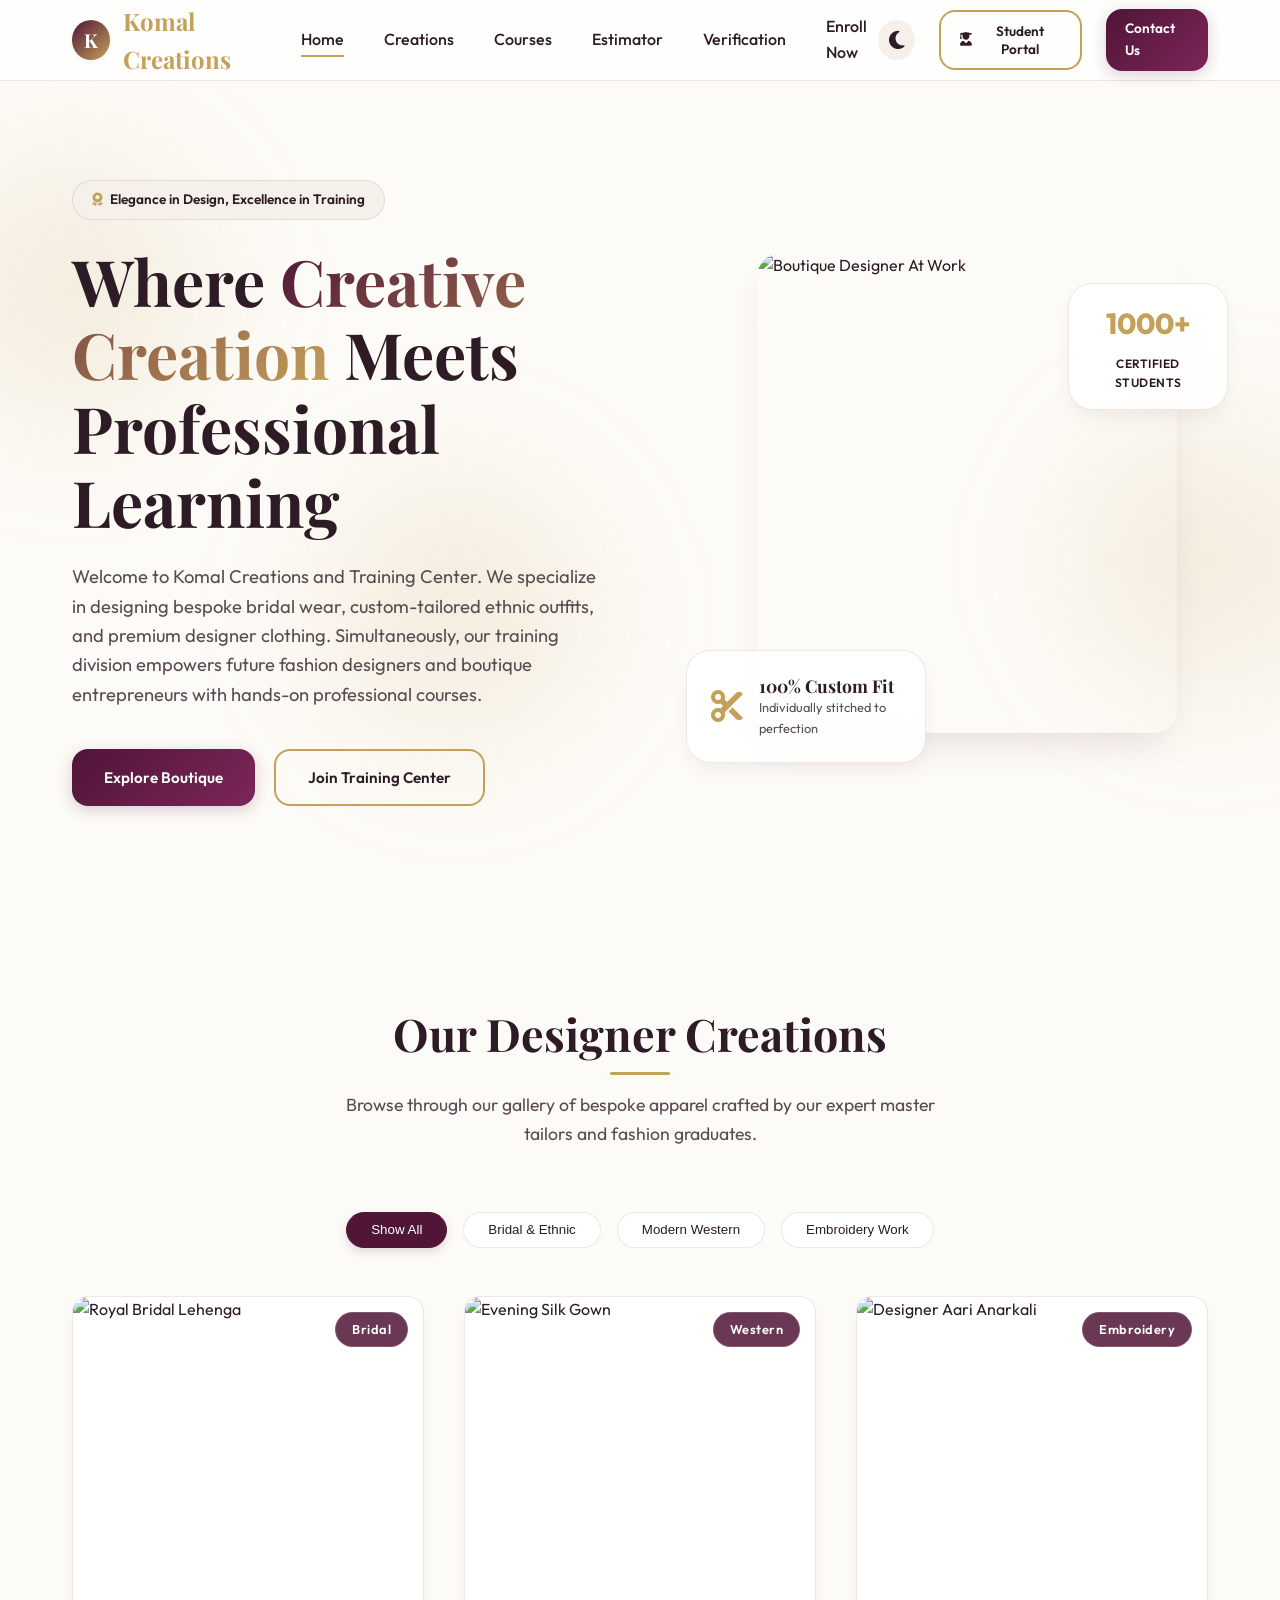
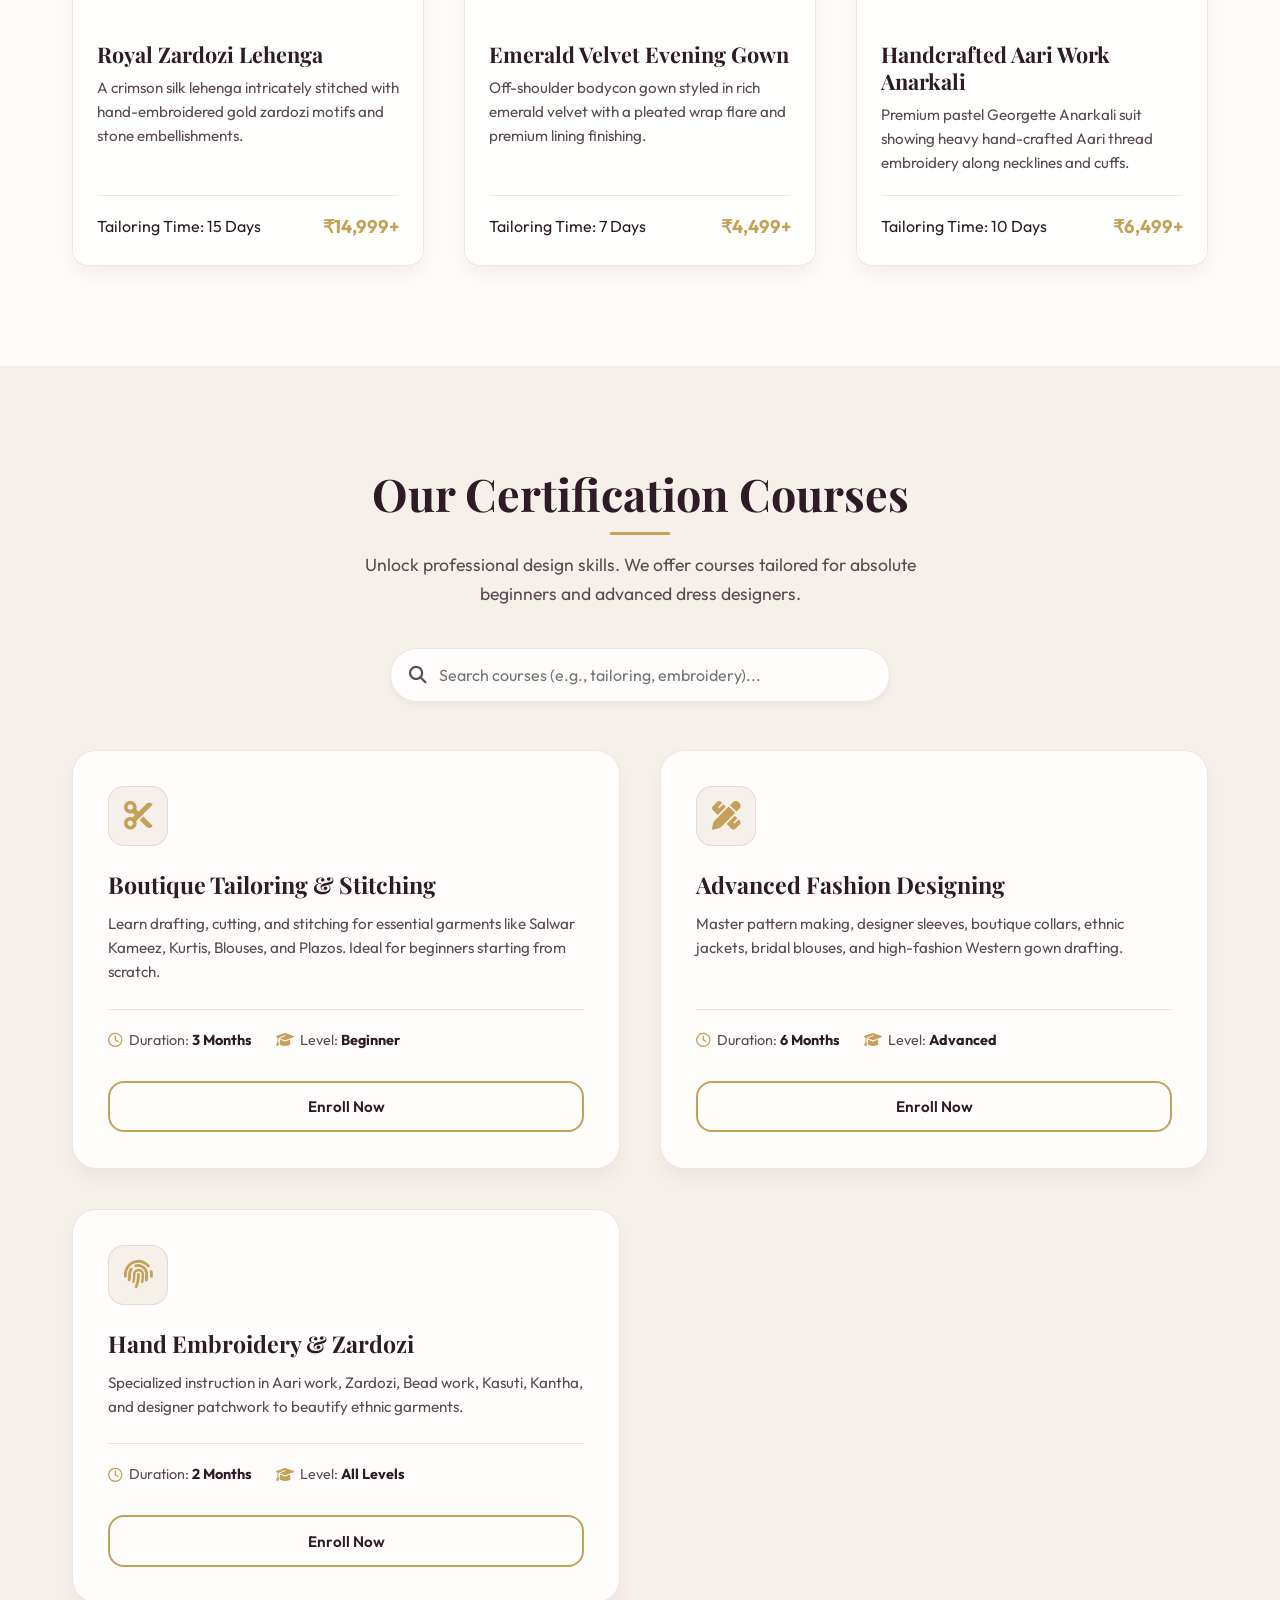
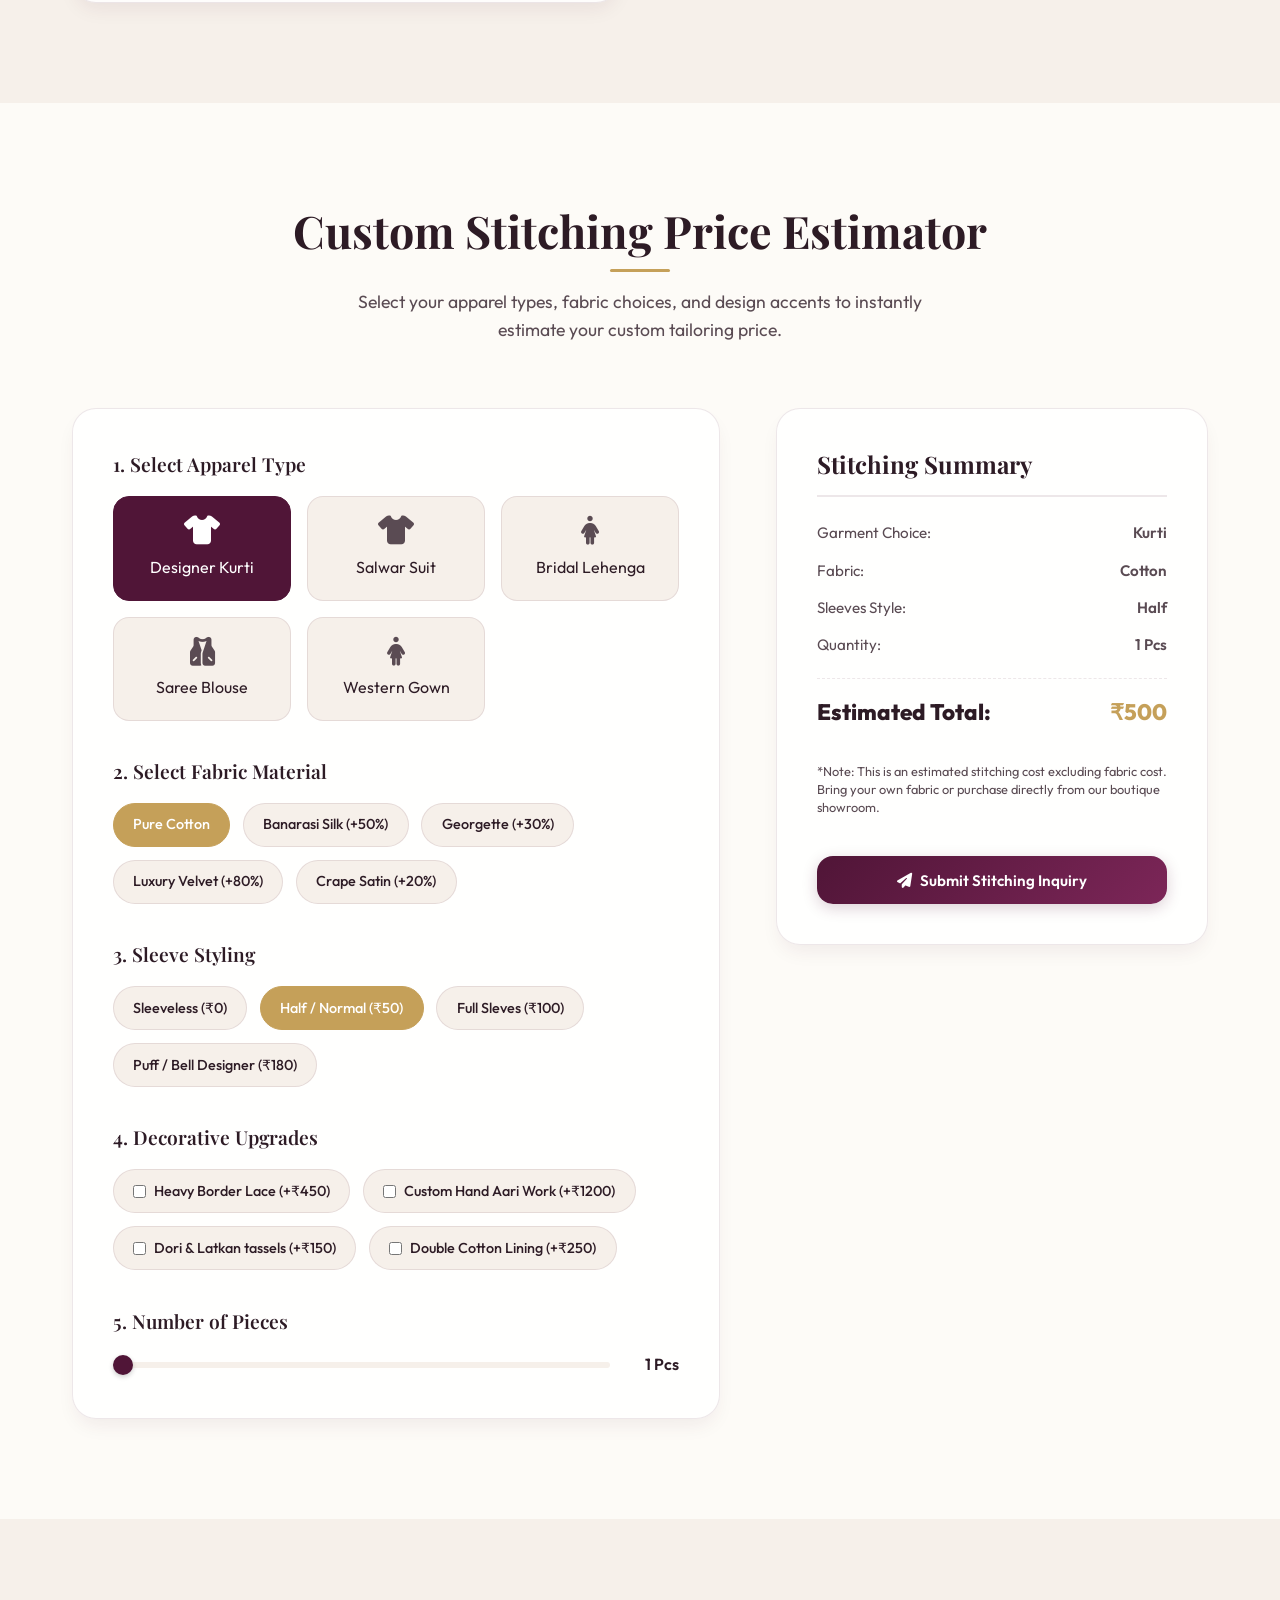
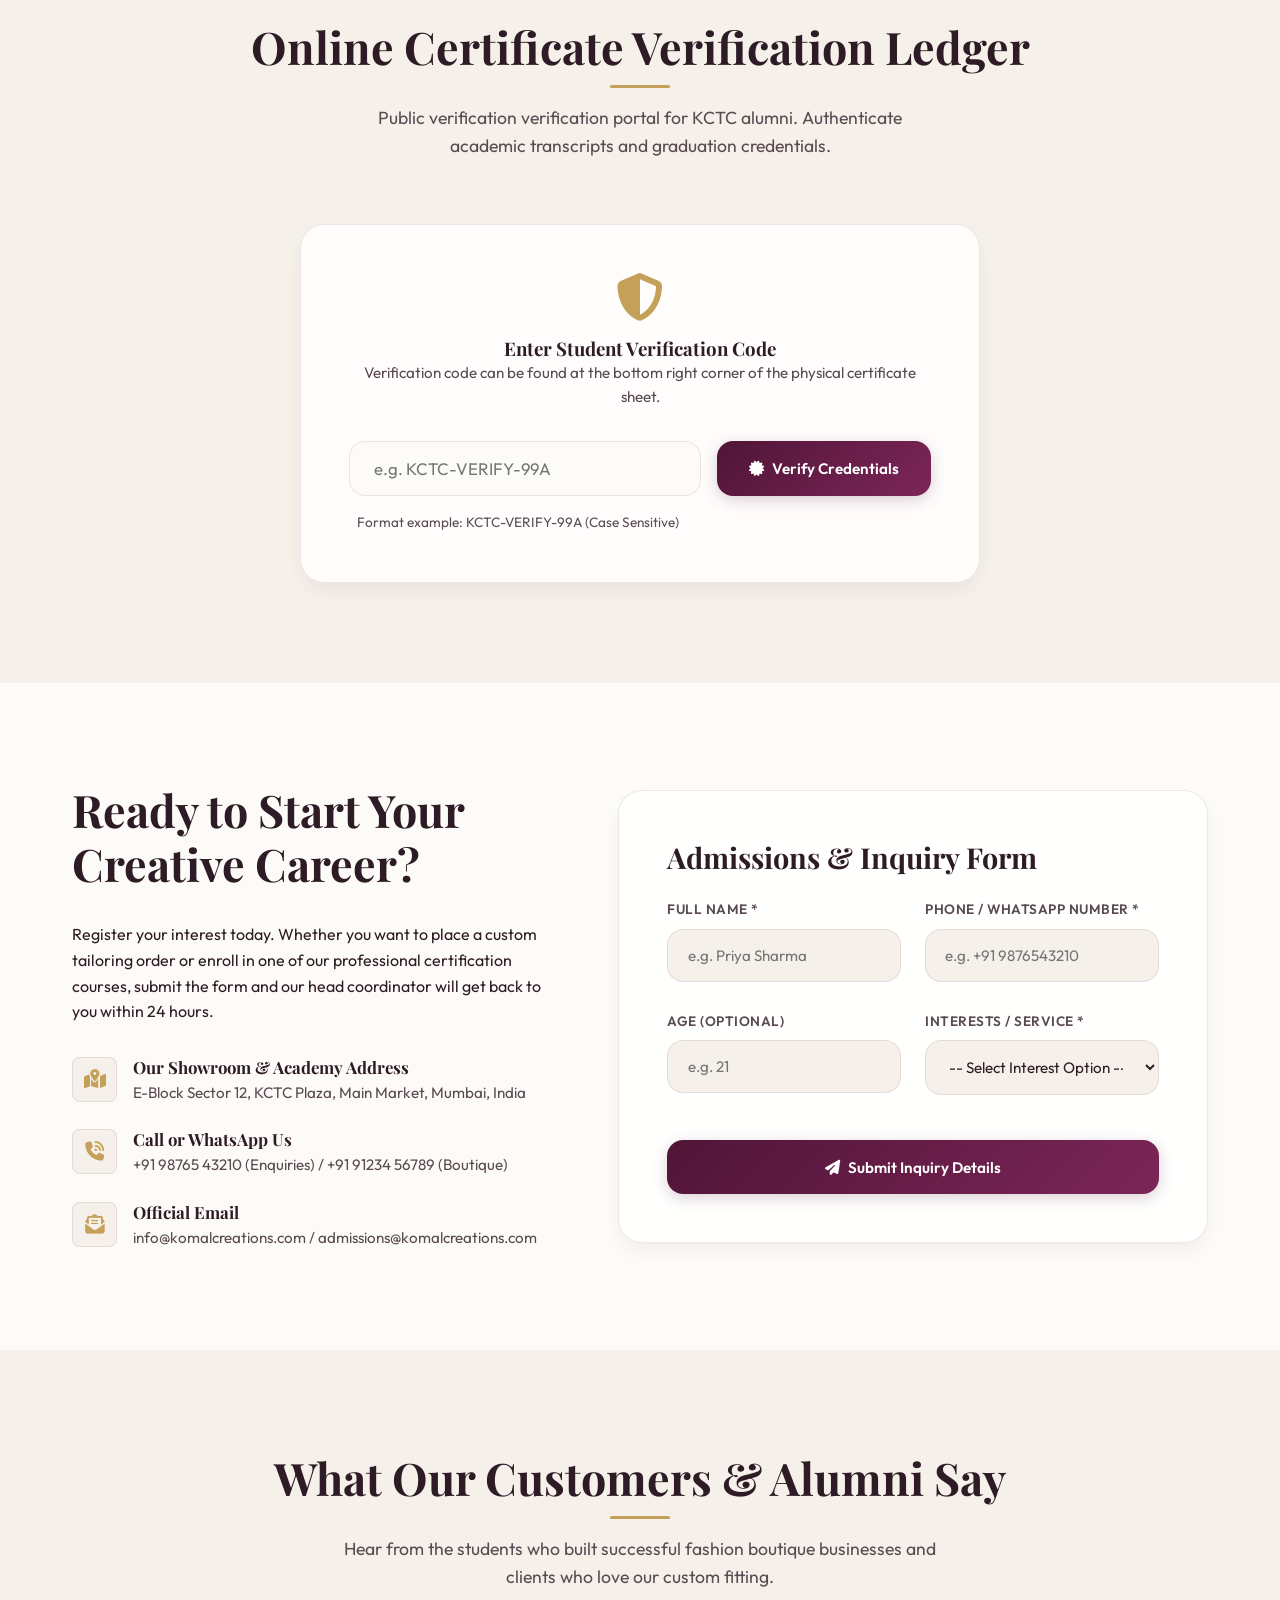
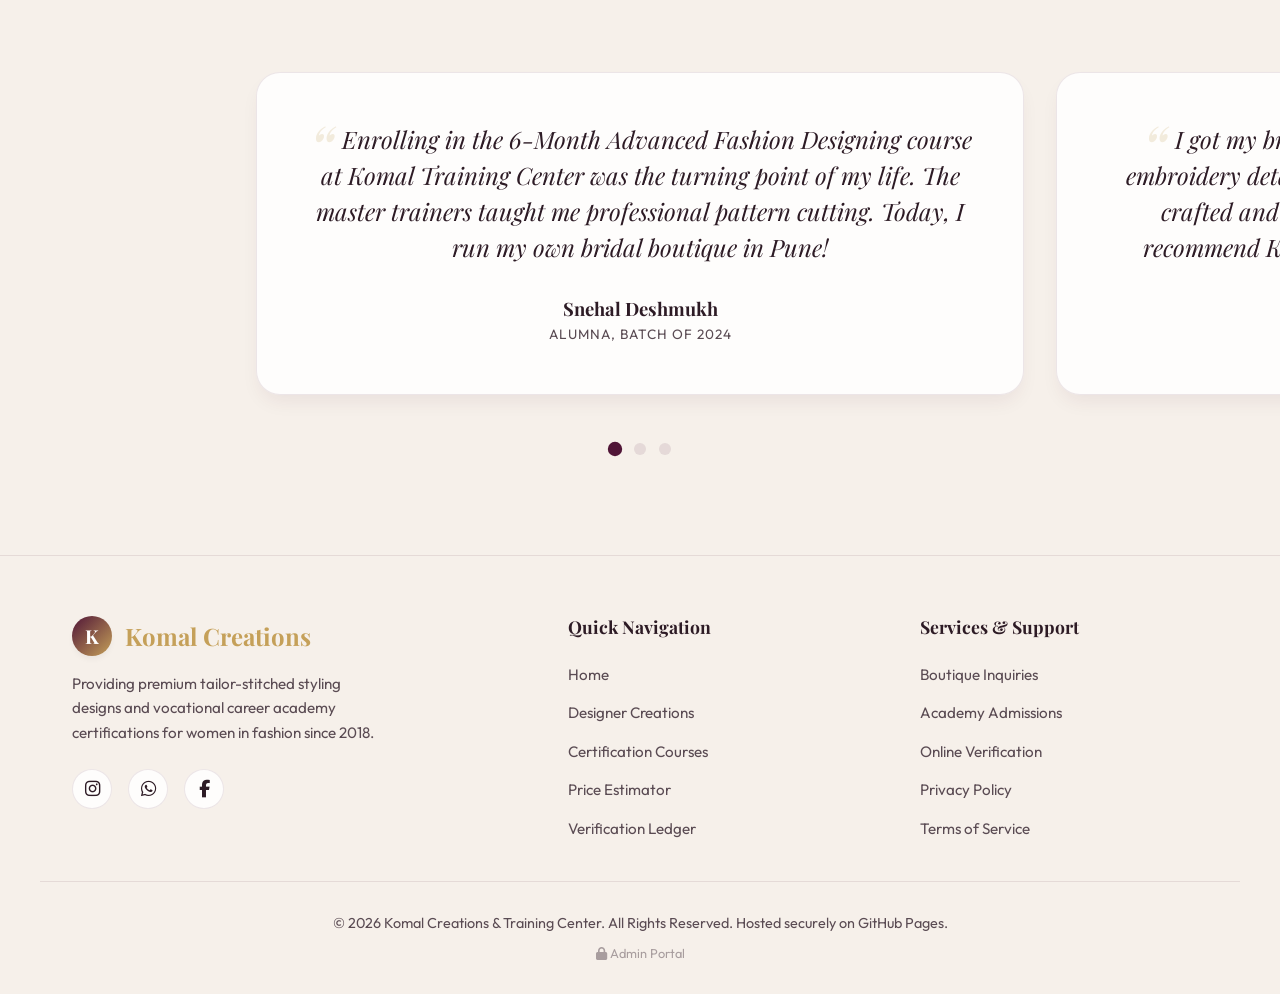
==== commit 4fa98120: "Add files via upload" ====
--- a/index.html
+++ b/index.html
@@ -1,490 +1,784 @@
 <!DOCTYPE html>
-<html lang="pa" dir="ltr">
+<html lang="en" data-theme="light">
 <head>
-  <meta charset="UTF-8" />
-  <meta name="viewport" content="width=device-width, initial-scale=1.0" />
-  <meta name="description" content="Komal Creations & Training Center – Nabha, Punjab. Learn stitching, embroidery, and fashion design. Accredited courses with certified training." />
-  <meta name="keywords" content="stitching course Nabha, silai course Punjab, embroidery training, ladies suit stitching, fashion design Nabha, Komal Creations" />
-  <meta property="og:title" content="Komal Creations & Training Center – Nabha, Punjab" />
-  <meta property="og:description" content="Accredited stitching, embroidery, and fashion design courses in Nabha, Punjab." />
-  <meta property="og:type" content="website" />
-  <title>Komal Creations & Training Center – Nabha, Punjab</title>
-  <link rel="preconnect" href="https://fonts.googleapis.com" />
-  <link rel="preconnect" href="https://fonts.gstatic.com" crossorigin />
-  <link href="https://fonts.googleapis.com/css2?family=Noto+Sans+Gurmukhi:wght@400;600;700&family=Playfair+Display:wght@700;900&family=Inter:wght@400;500;600&display=swap" rel="stylesheet" />
-  <link rel="stylesheet" href="css/styles.css" />
+    <meta charset="UTF-8">
+    <meta name="viewport" content="width=device-width, initial-scale=1.0">
+    
+    <!-- SEO Meta Tags -->
+    <title>Komal Creations & Training Center | Premium Boutique & Tailoring Academy</title>
+    <meta name="description" content="Komal Creations & Training Center offers bespoke high-fashion boutique styling, expert custom tailoring, and professional vocational training courses in fashion design, sewing, and hand embroidery. Verify student credentials online.">
+    <meta name="keywords" content="Komal Creations, Tailoring Center, Fashion Designing Academy, Sewing Classes, Boutique, Bridal Wear, Embroidery Courses, Online Certificate Verification">
+    <meta name="author" content="Komal Creations">
+
+    <!-- CSS Stylesheets -->
+    <link rel="stylesheet" href="style.css">
+    
+    <!-- FontAwesome CDN for Icons -->
+    <link rel="stylesheet" href="https://cdnjs.cloudflare.com/ajax/libs/font-awesome/6.4.0/css/all.min.css">
 </head>
 <body>
 
-  <!-- WhatsApp Floating Button -->
-  <a href="https://wa.me/919814590408?text=ਸਤਿ%20ਸ੍ਰੀ%20ਅਕਾਲ!%20ਮੈਨੂੰ%20ਕੋਰਸ%20ਬਾਰੇ%20ਜਾਣਕਾਰੀ%20�ਾਹੀਦੀ%20ਹੈ।"
-     class="whatsapp-fab" target="_blank" rel="noopener" aria-label="Chat on WhatsApp">
-    <svg xmlns="http://www.w3.org/2000/svg" viewBox="0 0 24 24" fill="currentColor" width="28" height="28">
-      <path d="M17.472 14.382c-.297-.149-1.758-.867-2.03-.967-.273-.099-.471-.148-.67.15-.197.297-.767.966-.94 1.164-.173.199-.347.223-.644.075-.297-.15-1.255-.463-2.39-1.475-.883-.788-1.48-1.761-1.653-2.059-.173-.297-.018-.458.13-.606.134-.133.298-.347.446-.52.149-.174.198-.298.298-.497.099-.198.05-.371-.025-.52-.075-.149-.669-1.612-.916-2.207-.242-.579-.487-.5-.669-.51-.173-.008-.371-.01-.57-.01-.198 0-.52.074-.792.372-.272.297-1.04 1.016-1.04 2.479 0 1.462 1.065 2.875 1.213 3.074.149.198 2.096 3.2 5.077 4.487.709.306 1.262.489 1.694.625.712.227 1.36.195 1.871.118.571-.085 1.758-.719 2.006-1.413.248-.694.248-1.289.173-1.413-.074-.124-.272-.198-.57-.347m-5.421 7.403h-.004a9.87 9.87 0 01-5.031-1.378l-.361-.214-3.741.982.998-3.648-.235-.374a9.86 9.86 0 01-1.51-5.26c.001-5.45 4.436-9.884 9.888-9.884 2.64 0 5.122 1.03 6.988 2.898a9.825 9.825 0 012.893 6.994c-.003 5.45-4.437 9.884-9.885 9.884m8.413-18.297A11.815 11.815 0 0012.05 0C5.495 0 .16 5.335.157 11.892c0 2.096.547 4.142 1.588 5.945L.057 24l6.305-1.654a11.882 11.882 0 005.683 1.448h.005c6.554 0 11.89-5.335 11.893-11.893a11.821 11.821 0 00-3.48-8.413z"/>
-    </svg>
-  </a>
-
-  <!-- ===== HEADER / NAV ===== -->
-  <header class="site-header" id="top">
-    <div class="container header-inner">
-      <a href="index.html" class="logo" aria-label="Komal Creations Home">
-        <span class="logo-mark">KC</span>
-        <span class="logo-text">
-          <span class="logo-pa">ਕੋਮਲ ਕ੍ਰਿਏਸ਼ਨਜ਼</span>
-          <span class="logo-en">& Training Center</span>
-        </span>
-      </a>
-
-      <button class="nav-toggle" id="navToggle" aria-label="Menu ਖੋਲ੍ਹੋ" aria-expanded="false" aria-controls="mainNav">
-        <span></span><span></span><span></span>
-      </button>
-
-      <nav class="main-nav" id="mainNav" role="navigation" aria-label="Main Navigation">
-        <ul class="nav-list">
-          <li><a href="#home" class="nav-link">ਮੁੱਖ ਪੰਨਾ</a></li>
-          <li><a href="#courses" class="nav-link">ਕੋਰਸ</a></li>
-          <li><a href="#gallery" class="nav-link">ਗੈਲਰੀ</a></li>
-          <li><a href="#verify" class="nav-link">ਸਰਟੀਫਿਕੇਟ</a></li>
-          <li><a href="#contact" class="nav-link">ਸੰਪਰਕ</a></li>
-          <li>
-            <button class="lang-toggle" id="langToggle" aria-label="Switch language">
-              🌐 <span id="langLabel">English</span>
-            </button>
-          </li>
-        </ul>
-        <a href="admin-login.html" class="btn-staff">ਸਟਾਫ਼ ਲੌਗਇਨ</a>
-      </nav>
+    <!-- --- BACKGROUND GLOW DECORATIONS --- -->
+    <div class="glow-shape" style="top: 10%; left: -10%;"></div>
+    <div class="glow-shape" style="top: 40%; right: -10%;"></div>
+    <div class="glow-shape" style="bottom: 10%; left: 20%;"></div>
+
+    <!-- --- NAVIGATION HEADER --- -->
+    <header>
+        <div class="container nav-container">
+            <a href="#" class="logo" id="main-logo">
+                <div class="logo-icon">K</div>
+                <span>Komal Creations</span>
+            </a>
+            
+            <ul class="nav-links">
+                <li><a href="#home" class="active">Home</a></li>
+                <li><a href="#creations">Creations</a></li>
+                <li><a href="#courses">Courses</a></li>
+                <li><a href="#estimator">Estimator</a></li>
+                <li><a href="#verification">Verification</a></li>
+                <li><a href="#admission-inquiry">Enroll Now</a></li>
+            </ul>
+
+            <div class="nav-controls">
+                <!-- Theme toggle button (Sun/Moon) -->
+                <button class="theme-toggle-btn" id="theme-toggle" aria-label="Toggle dark/light mode">
+                    <i class="fas fa-moon"></i>
+                </button>
+                
+                <!-- Student Portal Button -->
+                <button class="btn btn-secondary" id="btn-student-portal" style="padding: 0.6rem 1.2rem; font-size: 0.85rem; display: inline-flex; align-items: center; gap: 0.4rem;">
+                    <i class="fas fa-user-graduate"></i>
+                    <span id="portal-btn-text">Student Portal</span>
+                </button>
+
+                <a href="#admission-inquiry" class="btn btn-primary" style="padding: 0.6rem 1.2rem; font-size: 0.85rem;">Contact Us</a>
+                
+                <!-- Mobile menu burger -->
+                <button class="mobile-menu-toggle" id="mobile-menu-btn" aria-label="Toggle menu">
+                    <span></span>
+                    <span></span>
+                    <span></span>
+                </button>
+            </div>
+        </div>
+    </header>
+
+    <!-- --- HERO SECTION --- -->
+    <section class="hero" id="home">
+        <div class="container hero-grid">
+            <div class="hero-content">
+                <div class="hero-badge">
+                    <i class="fas fa-award"></i>
+                    <span>Elegance in Design, Excellence in Training</span>
+                </div>
+                <h1>Where <span>Creative Creation</span> Meets Professional Learning</h1>
+                <p>Welcome to Komal Creations and Training Center. We specialize in designing bespoke bridal wear, custom-tailored ethnic outfits, and premium designer clothing. Simultaneously, our training division empowers future fashion designers and boutique entrepreneurs with hands-on professional courses.</p>
+                <div class="hero-actions">
+                    <a href="#creations" class="btn btn-primary">Explore Boutique</a>
+                    <a href="#courses" class="btn btn-secondary">Join Training Center</a>
+                </div>
+            </div>
+            
+            <div class="hero-image-wrapper">
+                <div class="hero-main-card">
+                    <!-- High quality image representing fashion designing/boutique -->
+                    <img src="https://images.unsplash.com/photo-1544005313-94ddf0286df2?auto=format&fit=crop&q=80&w=800" alt="Boutique Designer At Work">
+                </div>
+                
+                <!-- Glassmorphic floating card 1 -->
+                <div class="hero-float-card glass-panel">
+                    <div class="float-icon"><i class="fas fa-scissors"></i></div>
+                    <div>
+                        <h4 style="font-size: 1.1rem; font-weight: 700;">100% Custom Fit</h4>
+                        <p style="font-size: 0.8rem; color: var(--text-secondary);">Individually stitched to perfection</p>
+                    </div>
+                </div>
+
+                <!-- Glassmorphic floating card 2 -->
+                <div class="hero-float-card-2 glass-panel">
+                    <span style="font-size: 1.8rem; font-weight: 800; color: var(--accent-color);">1000+</span>
+                    <span style="font-size: 0.75rem; text-transform: uppercase; letter-spacing: 0.5px; font-weight: 600;">Certified Students</span>
+                </div>
+            </div>
+        </div>
+    </section>
+
+    <!-- --- CREATIONS PORTFOLIO --- -->
+    <section class="creations" id="creations">
+        <div class="container">
+            <div class="section-header">
+                <h2>Our Designer Creations</h2>
+                <p>Browse through our gallery of bespoke apparel crafted by our expert master tailors and fashion graduates.</p>
+            </div>
+
+            <!-- Filter categories -->
+            <div class="filter-group">
+                <button class="filter-btn active" data-filter="all">Show All</button>
+                <button class="filter-btn" data-filter="ethnic">Bridal & Ethnic</button>
+                <button class="filter-btn" data-filter="western">Modern Western</button>
+                <button class="filter-btn" data-filter="embroidery">Embroidery Work</button>
+            </div>
+
+            <!-- Creations Grid -->
+            <div class="creations-grid">
+                <!-- Card 1 -->
+                <div class="creation-card" data-category="ethnic">
+                    <div class="creation-img-wrapper">
+                        <img src="https://images.unsplash.com/photo-1610030469983-98e550d6193c?auto=format&fit=crop&q=80&w=800" alt="Royal Bridal Lehenga">
+                        <span class="creation-tag">Bridal</span>
+                    </div>
+                    <div class="creation-details">
+                        <h3>Royal Zardozi Lehenga</h3>
+                        <p>A crimson silk lehenga intricately stitched with hand-embroidered gold zardozi motifs and stone embellishments.</p>
+                        <div class="creation-meta">
+                            <span>Tailoring Time: 15 Days</span>
+                            <span class="creation-price">₹14,999+</span>
+                        </div>
+                    </div>
+                </div>
+
+                <!-- Card 2 -->
+                <div class="creation-card" data-category="western">
+                    <div class="creation-img-wrapper">
+                        <img src="https://images.unsplash.com/photo-1595777457583-95e059d581b8?auto=format&fit=crop&q=80&w=800" alt="Evening Silk Gown">
+                        <span class="creation-tag">Western</span>
+                    </div>
+                    <div class="creation-details">
+                        <h3>Emerald Velvet Evening Gown</h3>
+                        <p>Off-shoulder bodycon gown styled in rich emerald velvet with a pleated wrap flare and premium lining finishing.</p>
+                        <div class="creation-meta">
+                            <span>Tailoring Time: 7 Days</span>
+                            <span class="creation-price">₹4,499+</span>
+                        </div>
+                    </div>
+                </div>
+
+                <!-- Card 3 -->
+                <div class="creation-card" data-category="embroidery">
+                    <div class="creation-img-wrapper">
+                        <img src="https://images.unsplash.com/photo-1617627143750-d86bc21e42bb?auto=format&fit=crop&q=80&w=800" alt="Designer Aari Anarkali">
+                        <span class="creation-tag">Embroidery</span>
+                    </div>
+                    <div class="creation-details">
+                        <h3>Handcrafted Aari Work Anarkali</h3>
+                        <p>Premium pastel Georgette Anarkali suit showing heavy hand-crafted Aari thread embroidery along necklines and cuffs.</p>
+                        <div class="creation-meta">
+                            <span>Tailoring Time: 10 Days</span>
+                            <span class="creation-price">₹6,499+</span>
+                        </div>
+                    </div>
+                </div>
+            </div>
+        </div>
+    </section>
+
+    <!-- --- TRAINING CENTER COURSES --- -->
+    <section class="courses" id="courses">
+        <div class="container">
+            <div class="section-header">
+                <h2>Our Certification Courses</h2>
+                <p>Unlock professional design skills. We offer courses tailored for absolute beginners and advanced dress designers.</p>
+            </div>
+
+            <!-- Live Search Bar -->
+            <div class="courses-search-bar">
+                <i class="fas fa-search"></i>
+                <input type="text" id="course-search" placeholder="Search courses (e.g., tailoring, embroidery)...">
+            </div>
+
+            <!-- Courses Grid -->
+            <div class="courses-grid">
+                <!-- Course 1 -->
+                <div class="course-card">
+                    <div class="course-icon-box">
+                        <i class="fas fa-scissors"></i>
+                    </div>
+                    <h3>Boutique Tailoring & Stitching</h3>
+                    <p>Learn drafting, cutting, and stitching for essential garments like Salwar Kameez, Kurtis, Blouses, and Plazos. Ideal for beginners starting from scratch.</p>
+                    <div class="course-stats">
+                        <div class="course-stat-item">
+                            <i class="far fa-clock"></i>
+                            <span>Duration: <strong>3 Months</strong></span>
+                        </div>
+                        <div class="course-stat-item">
+                            <i class="fas fa-graduation-cap"></i>
+                            <span>Level: <strong>Beginner</strong></span>
+                        </div>
+                    </div>
+                    <button class="btn btn-secondary btn-enroll-course" data-course="Boutique Tailoring & Stitching Course" style="width: 100%;">Enroll Now</button>
+                </div>
+
+                <!-- Course 2 -->
+                <div class="course-card">
+                    <div class="course-icon-box">
+                        <i class="fas fa-pencil-ruler"></i>
+                    </div>
+                    <h3>Advanced Fashion Designing</h3>
+                    <p>Master pattern making, designer sleeves, boutique collars, ethnic jackets, bridal blouses, and high-fashion Western gown drafting.</p>
+                    <div class="course-stats">
+                        <div class="course-stat-item">
+                            <i class="far fa-clock"></i>
+                            <span>Duration: <strong>6 Months</strong></span>
+                        </div>
+                        <div class="course-stat-item">
+                            <i class="fas fa-graduation-cap"></i>
+                            <span>Level: <strong>Advanced</strong></span>
+                        </div>
+                    </div>
+                    <button class="btn btn-secondary btn-enroll-course" data-course="Advanced Fashion Designing Course" style="width: 100%;">Enroll Now</button>
+                </div>
+
+                <!-- Course 3 -->
+                <div class="course-card">
+                    <div class="course-icon-box">
+                        <i class="fas fa-fingerprint"></i>
+                    </div>
+                    <h3>Hand Embroidery & Zardozi</h3>
+                    <p>Specialized instruction in Aari work, Zardozi, Bead work, Kasuti, Kantha, and designer patchwork to beautify ethnic garments.</p>
+                    <div class="course-stats">
+                        <div class="course-stat-item">
+                            <i class="far fa-clock"></i>
+                            <span>Duration: <strong>2 Months</strong></span>
+                        </div>
+                        <div class="course-stat-item">
+                            <i class="fas fa-graduation-cap"></i>
+                            <span>Level: <strong>All Levels</strong></span>
+                        </div>
+                    </div>
+                    <button class="btn btn-secondary btn-enroll-course" data-course="Hand Embroidery & Zardozi Course" style="width: 100%;">Enroll Now</button>
+                </div>
+            </div>
+        </div>
+    </section>
+
+    <!-- --- INTERACTIVE STITCHING COST ESTIMATOR --- -->
+    <section class="estimator" id="estimator">
+        <div class="container">
+            <div class="section-header">
+                <h2>Custom Stitching Price Estimator</h2>
+                <p>Select your apparel types, fabric choices, and design accents to instantly estimate your custom tailoring price.</p>
+            </div>
+
+            <div class="estimator-container">
+                <!-- Configuration panel -->
+                <div class="estimator-form-wrapper glass-panel">
+                    <!-- Step 1: Apparel Type -->
+                    <div class="estimator-group">
+                        <label class="group-title">1. Select Apparel Type</label>
+                        <div class="apparel-grid">
+                            <div class="apparel-card selected" data-apparel="kurti">
+                                <i class="fas fa-tshirt"></i>
+                                <span>Designer Kurti</span>
+                            </div>
+                            <div class="apparel-card" data-apparel="suit">
+                                <i class="fas fa-shirt"></i>
+                                <span>Salwar Suit</span>
+                            </div>
+                            <div class="apparel-card" data-apparel="lehenga">
+                                <i class="fas fa-female"></i>
+                                <span>Bridal Lehenga</span>
+                            </div>
+                            <div class="apparel-card" data-apparel="blouse">
+                                <i class="fas fa-vest"></i>
+                                <span>Saree Blouse</span>
+                            </div>
+                            <div class="apparel-card" data-apparel="gown">
+                                <i class="fas fa-person-dress"></i>
+                                <span>Western Gown</span>
+                            </div>
+                        </div>
+                    </div>
+
+                    <!-- Step 2: Fabric Material -->
+                    <div class="estimator-group">
+                        <label class="group-title">2. Select Fabric Material</label>
+                        <div class="chip-grid" data-group="fabric">
+                            <div class="chip-option selected" data-val="cotton">Pure Cotton</div>
+                            <div class="chip-option" data-val="silk">Banarasi Silk (+50%)</div>
+                            <div class="chip-option" data-val="georgette">Georgette (+30%)</div>
+                            <div class="chip-option" data-val="velvet">Luxury Velvet (+80%)</div>
+                            <div class="chip-option" data-val="crepe">Crape Satin (+20%)</div>
+                        </div>
+                    </div>
+
+                    <!-- Step 3: Sleeve Design -->
+                    <div class="estimator-group">
+                        <label class="group-title">3. Sleeve Styling</label>
+                        <div class="chip-grid" data-group="sleeve">
+                            <div class="chip-option" data-val="sleeveless">Sleeveless (₹0)</div>
+                            <div class="chip-option selected" data-val="half">Half / Normal (₹50)</div>
+                            <div class="chip-option" data-val="full">Full Sleves (₹100)</div>
+                            <div class="chip-option" data-val="designer">Puff / Bell Designer (₹180)</div>
+                        </div>
+                    </div>
+
+                    <!-- Step 4: Work & Stitching Upgrades -->
+                    <div class="estimator-group">
+                        <label class="group-title">4. Decorative Upgrades</label>
+                        <div class="chip-grid">
+                            <label style="display: flex; align-items: center; gap: 0.5rem; cursor: pointer;" class="chip-option">
+                                <input type="checkbox" class="extra-check" data-price="450"> Heavy Border Lace (+₹450)
+                            </label>
+                            <label style="display: flex; align-items: center; gap: 0.5rem; cursor: pointer;" class="chip-option">
+                                <input type="checkbox" class="extra-check" data-price="1200"> Custom Hand Aari Work (+₹1200)
+                            </label>
+                            <label style="display: flex; align-items: center; gap: 0.5rem; cursor: pointer;" class="chip-option">
+                                <input type="checkbox" class="extra-check" data-price="150"> Dori & Latkan tassels (+₹150)
+                            </label>
+                            <label style="display: flex; align-items: center; gap: 0.5rem; cursor: pointer;" class="chip-option">
+                                <input type="checkbox" class="extra-check" data-price="250"> Double Cotton Lining (+₹250)
+                            </label>
+                        </div>
+                    </div>
+
+                    <!-- Step 5: Quantity -->
+                    <div class="estimator-group" style="margin-bottom: 0;">
+                        <label class="group-title">5. Number of Pieces</label>
+                        <div class="slider-container">
+                            <input type="range" id="calc-quantity" min="1" max="10" value="1">
+                            <span class="slider-val"><span id="quantity-val">1</span> Pcs</span>
+                        </div>
+                    </div>
+                </div>
+
+                <!-- Live calculations output -->
+                <div class="estimator-summary-card glass-panel">
+                    <h3 class="summary-heading">Stitching Summary</h3>
+                    
+                    <div class="summary-list">
+                        <div class="summary-item">
+                            <span>Garment Choice:</span>
+                            <span id="sum-apparel" style="font-weight: 600;">Designer Kurti</span>
+                        </div>
+                        <div class="summary-item">
+                            <span>Fabric:</span>
+                            <span id="sum-fabric" style="font-weight: 600;">Cotton</span>
+                        </div>
+                        <div class="summary-item">
+                            <span>Sleeves Style:</span>
+                            <span id="sum-sleeve" style="font-weight: 600;">Half / Normal</span>
+                        </div>
+                        <div class="summary-item">
+                            <span>Quantity:</span>
+                            <span style="font-weight: 600;"><span id="sum-qty">1</span> Pcs</span>
+                        </div>
+                        <div class="summary-item total">
+                            <span>Estimated Total:</span>
+                            <span class="val" id="sum-total">₹500</span>
+                        </div>
+                    </div>
+
+                    <p style="font-size: 0.8rem; color: var(--text-secondary); line-height: 1.4; margin-top: 0.5rem;">*Note: This is an estimated stitching cost excluding fabric cost. Bring your own fabric or purchase directly from our boutique showroom.</p>
+                    
+                    <button class="btn btn-primary" id="btn-submit-estimate" style="width: 100%; margin-top: 1rem;">
+                        <i class="fas fa-paper-plane"></i> Submit Stitching Inquiry
+                    </button>
+                </div>
+            </div>
+        </div>
+    </section>
+
+    <!-- --- ONLINE LEDGER CERTIFICATE VERIFICATION --- -->
+    <section class="verification" id="verification">
+        <div class="container">
+            <div class="section-header">
+                <h2>Online Certificate Verification Ledger</h2>
+                <p>Public verification verification portal for KCTC alumni. Authenticate academic transcripts and graduation credentials.</p>
+            </div>
+
+            <div class="verify-card glass-panel">
+                <i class="fas fa-shield-halved" style="font-size: 3rem; color: var(--accent-color); margin-bottom: 1rem;"></i>
+                <h3>Enter Student Verification Code</h3>
+                <p style="font-size: 0.95rem; color: var(--text-secondary);">Verification code can be found at the bottom right corner of the physical certificate sheet.</p>
+                
+                <div class="verify-input-group">
+                    <input type="text" id="cert-verify-code" placeholder="e.g. KCTC-VERIFY-99A" autocomplete="off">
+                    <button class="btn btn-primary" id="btn-verify-cert">
+                        <i class="fas fa-certificate"></i> Verify Credentials
+                    </button>
+                </div>
+                <div class="verify-hint">Format example: KCTC-VERIFY-99A (Case Sensitive)</div>
+
+                <!-- Dynamic Certificate Display Area (Shows on successful search) -->
+                <div class="certificate-display" id="certificate-result">
+                    <div class="physical-certificate">
+                        <div class="cert-header">
+                            <h3>KOMAL CREATIONS</h3>
+                            <p>and Training Center Academy</p>
+                        </div>
+                        
+                        <div class="cert-title">This is to certify that student</div>
+                        
+                        <div class="cert-recipient" id="cert-student-name">Aaradhya Sharma</div>
+                        
+                        <div class="cert-body">
+                            daughter of <strong>Mr. <span id="cert-father-name">Rajesh Sharma</span></strong> has successfully completed the curriculum and examinations for the vocational training course in <strong><span id="cert-course-name">Advance Fashion Designing & Tailoring</span></strong> and was awarded this certificate with passing Grade <strong><span id="cert-grade">A+</span></strong>.
+                        </div>
+
+                        <!-- Footer Details -->
+                        <div class="cert-footer-meta">
+                            <div class="cert-meta-item">
+                                <div class="val" id="cert-roll-number">KCTC-2025-089</div>
+                                <div class="lbl">Roll Number</div>
+                            </div>
+                            <div class="cert-meta-item">
+                                <div class="cert-seal">
+                                    <div style="font-size: 0.6rem; font-weight: bold; line-height: 1.1;" id="cert-seal-text">VERIFIED 2025</div>
+                                </div>
+                            </div>
+                            <div class="cert-meta-item">
+                                <div class="val" id="cert-passing-year">2025</div>
+                                <div class="lbl">Graduation Year</div>
+                            </div>
+                        </div>
+
+                        <!-- Bottom verification code -->
+                        <div style="margin-top: 2rem; font-size: 0.75rem; color: #888; font-family: monospace;">
+                            Secured Verification Ledger Id: <span id="cert-verification-code">KCTC-VERIFY-99A</span>
+                        </div>
+                    </div>
+
+                    <!-- Certificate Image Access -->
+                    <div class="cert-btn-actions">
+                        <button class="btn btn-secondary" id="btn-view-cert-img">
+                            <i class="far fa-file-image"></i> View Certificate Scan
+                        </button>
+                    </div>
+                </div>
+            </div>
+        </div>
+    </section>
+
+    <!-- --- ADMISSIONS INQUIRY FORM (LEAD CAPTURE) --- -->
+    <section class="inquiry" id="admission-inquiry">
+        <div class="container inquiry-grid">
+            <div class="inquiry-info-column">
+                <h2>Ready to Start Your <span>Creative Career</span>?</h2>
+                <p>Register your interest today. Whether you want to place a custom tailoring order or enroll in one of our professional certification courses, submit the form and our head coordinator will get back to you within 24 hours.</p>
+                
+                <div class="info-details">
+                    <div class="info-item">
+                        <div class="info-icon"><i class="fas fa-map-location-dot"></i></div>
+                        <div class="info-text">
+                            <h4>Our Showroom & Academy Address</h4>
+                            <p>E-Block Sector 12, KCTC Plaza, Main Market, Mumbai, India</p>
+                        </div>
+                    </div>
+                    <div class="info-item">
+                        <div class="info-icon"><i class="fas fa-phone-volume"></i></div>
+                        <div class="info-text">
+                            <h4>Call or WhatsApp Us</h4>
+                            <p>+91 98765 43210 (Enquiries) / +91 91234 56789 (Boutique)</p>
+                        </div>
+                    </div>
+                    <div class="info-item">
+                        <div class="info-icon"><i class="fas fa-envelope-open-text"></i></div>
+                        <div class="info-text">
+                            <h4>Official Email</h4>
+                            <p>info@komalcreations.com / admissions@komalcreations.com</p>
+                        </div>
+                    </div>
+                </div>
+            </div>
+
+            <!-- Inquiry Admissions Form Card -->
+            <div class="inquiry-form-card glass-panel">
+                <h3 style="font-size: 1.8rem; margin-bottom: 1.5rem;">Admissions & Inquiry Form</h3>
+                
+                <!-- Status notifications -->
+                <div class="form-status" id="form-status-msg"></div>
+
+                <form id="admission-inquiry-form" novalidate>
+                    <!-- SPAM HONEYPOT FIELD (Visually Hidden) -->
+                    <div class="honey-field">
+                        <label for="website_address">If you are human, do not fill this field</label>
+                        <input type="text" id="website_address" name="website_address" tabindex="-1" autocomplete="off">
+                    </div>
+
+                    <!-- Row 1: Name and Phone -->
+                    <div class="form-row">
+                        <div class="form-group">
+                            <label for="full_name">Full Name *</label>
+                            <input type="text" id="full_name" placeholder="e.g. Priya Sharma" required>
+                        </div>
+                        <div class="form-group">
+                            <label for="phone_number">Phone / WhatsApp Number *</label>
+                            <input type="tel" id="phone_number" placeholder="e.g. +91 9876543210" required>
+                        </div>
+                    </div>
+
+                    <!-- Row 2: Age and Selected Course -->
+                    <div class="form-row">
+                        <div class="form-group">
+                            <label for="age">Age (Optional)</label>
+                            <input type="number" id="age" placeholder="e.g. 21" min="1" max="120">
+                        </div>
+                        <div class="form-group">
+                            <label for="course_interested">Interests / Service *</label>
+                            <select id="course_interested" required>
+                                <option value="" disabled selected>-- Select Interest Option --</option>
+                                <option value="Boutique Tailoring & Stitching (3 Months)">Boutique Tailoring Course (3 Months)</option>
+                                <option value="Advanced Fashion Designing (6 Months)">Advanced Fashion Designing (6 Months)</option>
+                                <option value="Hand Embroidery & Zardozi (2 Months)">Hand Embroidery & Zardozi (2 Months)</option>
+                                <option value="Custom Boutique Design / Stitching Order">Custom Boutique Stitching Order</option>
+                                <option value="General Query">General Inquiry / Other</option>
+                            </select>
+                        </div>
+                    </div>
+
+                    <button type="submit" class="btn btn-primary" style="width: 100%; margin-top: 1rem; padding: 1.1rem;">
+                        <i class="fas fa-paper-plane"></i> Submit Inquiry Details
+                    </button>
+                </form>
+            </div>
+        </div>
+    </section>
+
+    <!-- --- STUDENT & CLIENT TESTIMONIALS --- -->
+    <section class="testimonials">
+        <div class="container">
+            <div class="section-header">
+                <h2>What Our Customers & Alumni Say</h2>
+                <p>Hear from the students who built successful fashion boutique businesses and clients who love our custom fitting.</p>
+            </div>
+
+            <div class="testimonials-slider">
+                <div class="testimonial-track" id="testimonials-track">
+                    <!-- Slide 1 -->
+                    <div class="testimonial-slide">
+                        <div class="testimonial-card">
+                            <p class="testimonial-quote">Enrolling in the 6-Month Advanced Fashion Designing course at Komal Training Center was the turning point of my life. The master trainers taught me professional pattern cutting. Today, I run my own bridal boutique in Pune!</p>
+                            <div class="testimonial-user">
+                                <h4>Snehal Deshmukh</h4>
+                                <span>Alumna, Batch of 2024</span>
+                            </div>
+                        </div>
+                    </div>
+
+                    <!-- Slide 2 -->
+                    <div class="testimonial-slide">
+                        <div class="testimonial-card">
+                            <p class="testimonial-quote">I got my bridal lehenga stitched here, and the hand Aari embroidery details were breathtaking. The fitting was custom-crafted and absolutely perfect on the first trial. I highly recommend Komal Creations for premium ethnic stitching.</p>
+                            <div class="testimonial-user">
+                                <h4>Riya Mehra</h4>
+                                <span>Boutique Customer</span>
+                            </div>
+                        </div>
+                    </div>
+
+                    <!-- Slide 3 -->
+                    <div class="testimonial-slide">
+                        <div class="testimonial-card">
+                            <p class="testimonial-quote">The Online Ledger system is incredibly helpful. When applying for a boutique fashion coordinator role, my employer validated my roll number directly on the website and verified my grades instantly. So professional!</p>
+                            <div class="testimonial-user">
+                                <h4>Divya Nair</h4>
+                                <span>Alumna, Batch of 2025</span>
+                            </div>
+                        </div>
+                    </div>
+                </div>
+
+                <!-- Carousel Navigation Dots -->
+                <div class="testimonial-dots" id="testimonial-dots"></div>
+            </div>
+        </div>
+    </section>
+
+    <!-- --- FOOTER --- -->
+    <footer>
+        <div class="container footer-grid">
+            <div class="footer-brand">
+                <a href="#" class="logo" style="margin-bottom: 1rem;">
+                    <div class="logo-icon">K</div>
+                    <span>Komal Creations</span>
+                </a>
+                <p>Providing premium tailor-stitched styling designs and vocational career academy certifications for women in fashion since 2018.</p>
+                <div class="social-links">
+                    <a href="https://instagram.com" target="_blank" aria-label="Follow us on Instagram"><i class="fab fa-instagram"></i></a>
+                    <a href="https://whatsapp.com" target="_blank" aria-label="Chat with us on WhatsApp"><i class="fab fa-whatsapp"></i></a>
+                    <a href="https://facebook.com" target="_blank" aria-label="Follow us on Facebook"><i class="fab fa-facebook-f"></i></a>
+                </div>
+            </div>
+
+            <div class="footer-nav">
+                <h4>Quick Navigation</h4>
+                <ul>
+                    <li><a href="#home">Home</a></li>
+                    <li><a href="#creations">Designer Creations</a></li>
+                    <li><a href="#courses">Certification Courses</a></li>
+                    <li><a href="#estimator">Price Estimator</a></li>
+                    <li><a href="#verification">Verification Ledger</a></li>
+                </ul>
+            </div>
+
+            <div class="footer-nav">
+                <h4>Services & Support</h4>
+                <ul>
+                    <li><a href="#admission-inquiry">Boutique Inquiries</a></li>
+                    <li><a href="#admission-inquiry">Academy Admissions</a></li>
+                    <li><a href="#verification">Online Verification</a></li>
+                    <li><a href="#">Privacy Policy</a></li>
+                    <li><a href="#">Terms of Service</a></li>
+                </ul>
+            </div>
+        </div>
+
+        <div class="container footer-bottom">
+            <p>&copy; 2026 Komal Creations & Training Center. All Rights Reserved. Hosted securely on GitHub Pages.</p>
+            <p style="margin-top:0.5rem; font-size:0.8rem;">
+                <a href="admin.html" style="color:var(--text-secondary); opacity:0.5; transition:var(--transition-smooth);" onmouseover="this.style.opacity=1" onmouseout="this.style.opacity=0.5">
+                    <i class="fas fa-lock"></i> Admin Portal
+                </a>
+            </p>
+        </div>
+    </footer>
+
+    <!-- --- SCANNED CERTIFICATE VIEW MODAL OVERLAY --- -->
+    <div class="modal-overlay" id="cert-modal-overlay">
+        <div class="modal-content glass-panel" style="background: white; padding: 1.5rem;">
+            <button class="modal-close" id="modal-close-btn" aria-label="Close modal">&times;</button>
+            <h3 style="font-size: 1.4rem; color: #1a0f15; margin-bottom: 1rem; font-family: var(--font-heading);">Physical Certificate Scan</h3>
+            <div style="width: 100%; height: 350px; overflow: hidden; border-radius: 4px; border: 1px solid #ddd;">
+                <img id="modal-cert-image" src="" alt="Verified Certificate Copy" style="width: 100%; height: 100%; object-fit: contain;">
+            </div>
+            <p style="font-size: 0.8rem; color: #666; margin-top: 0.8rem; text-align: center;">This digital copy matches our internal secure verification ledger transcripts.</p>
+        </div>
     </div>
-  </header>
-
-  <main id="main-content">
-
-    <!-- ===== HERO ===== -->
-    <section class="hero" id="home" aria-labelledby="heroHeading">
-      <div class="hero-bg-pattern" aria-hidden="true"></div>
-      <div class="container hero-content">
-        <div class="hero-badge" data-content-key="hero_badge">
-          <span class="badge-dot"></span>
-          <span class="badge-text pa">ਨਾਭਾ, ਪੰਜਾਬ ਦਾ ਨੰਬਰ 1 ਸਿਲਾਈ ਸੈਂਟਰ</span>
-          <span class="badge-text en hidden">Nabha, Punjab's Premier Stitching Academy</span>
-        </div>
-
-        <h1 id="heroHeading">
-          <span class="hero-line pa">ਸਿਲਾਈ ਅਤੇ ਕਢਾਈ ਵਿੱਚ</span>
-          <span class="hero-line en hidden">Master the Art of</span>
-          <span class="hero-accent pa">ਆਪਣਾ ਹੁਨਰ ਚਮਕਾਓ</span>
-          <span class="hero-accent en hidden">Stitching & Embroidery</span>
-        </h1>
-
-        <p class="hero-desc pa" data-content-key="hero_description">
-          ਕੋਮਲ ਕ੍ਰਿਏਸ਼ਨਜ਼ ਐਂਡ ਟ੍ਰੇਨਿੰਗ ਸੈਂਟਰ ਵਿੱਚ ਮਾਨਤਾ ਪ੍ਰਾਪਤ ਕੋਰਸ ਕਰੋ — ਲੇਡੀਜ਼ ਸੂਟ, ਕਢਾਈ, ਅਤੇ ਫੈਸ਼ਨ ਡਿਜ਼ਾਈਨਿੰਗ। ਆਪਣਾ ਬੁਟੀਕ ਸ਼ੁਰੂ ਕਰਨ ਤੱਕ ਦੀ ਪੂਰੀ ਸਿਖਲਾਈ।
-        </p>
-        <p class="hero-desc en hidden" data-content-key="hero_description_en">
-          Earn accredited certificates in ladies suit stitching, embroidery, and fashion design at Komal Creations Training Center, Nabha. Learn hands-on skills to launch your own boutique.
-        </p>
-
-        <div class="hero-actions">
-          <a href="#contact" class="btn btn-primary pa">ਦਾਖਲਾ ਲਓ</a>
-          <a href="#contact" class="btn btn-primary en hidden">Enroll Now</a>
-          <a href="#courses" class="btn btn-outline pa">ਕੋਰਸ ਦੇਖੋ</a>
-          <a href="#courses" class="btn btn-outline en hidden">View Courses</a>
-        </div>
-
-        <div class="hero-stats" role="list">
-          <div class="stat" role="listitem">
-            <span class="stat-num">500+</span>
-            <span class="stat-label pa">ਸਿੱਖਿਅਤ ਵਿਦਿਆਰਥੀ</span>
-            <span class="stat-label en hidden">Students Trained</span>
-          </div>
-          <div class="stat-divider" aria-hidden="true"></div>
-          <div class="stat" role="listitem">
-            <span class="stat-num">8+</span>
-            <span class="stat-label pa">ਸਾਲਾਂ ਦਾ ਤਜਰਬਾ</span>
-            <span class="stat-label en hidden">Years of Experience</span>
-          </div>
-          <div class="stat-divider" aria-hidden="true"></div>
-          <div class="stat" role="listitem">
-            <span class="stat-num">6</span>
-            <span class="stat-label pa">ਵੱਖ-ਵੱਖ ਕੋਰਸ</span>
-            <span class="stat-label en hidden">Specialized Courses</span>
-          </div>
-        </div>
-      </div>
-
-      <div class="hero-visual" aria-hidden="true">
-        <div class="hero-img-wrap">
-          <img src="https://images.unsplash.com/photo-1558769132-cb1aea458c5e?w=700&auto=format&fit=crop&q=80"
-               alt="Embroidery and stitching craft work"
-               loading="eager" width="700" height="500" />
-          <div class="hero-img-badge">
-            <span>✓</span>
-            <span class="pa">ਮਾਨਤਾ ਪ੍ਰਾਪਤ ਸਰਟੀਫਿਕੇਟ</span>
-            <span class="en hidden">Accredited Certificate</span>
-          </div>
-        </div>
-      </div>
-    </section>
-
-    <!-- ===== FEATURES / WHY US ===== -->
-    <section class="features-strip" aria-label="Features">
-      <div class="container features-grid">
-        <div class="feature-card">
-          <div class="feature-icon" aria-hidden="true">📜</div>
-          <div>
-            <h3 class="pa">ਮਾਨਤਾ ਪ੍ਰਾਪਤ ਸਰਟੀਫਿਕੇਟ</h3>
-            <h3 class="en hidden">Accredited Certificate</h3>
-            <p class="pa">ਵੈਰੀਫਾਈਡ ਕੋਡ ਨਾਲ ਆਨਲਾਈਨ ਸਰਟੀਫਿਕੇਟ</p>
-            <p class="en hidden">Verifiable certificate with unique code</p>
-          </div>
-        </div>
-        <div class="feature-card">
-          <div class="feature-icon" aria-hidden="true">👩‍🏫</div>
-          <div>
-            <h3 class="pa">ਨਿੱਜੀ ਧਿਆਨ</h3>
-            <h3 class="en hidden">Personal Attention</h3>
-            <p class="pa">ਕੋਮਲਪ੍ਰੀਤ ਕੌਰ ਦੀ ਸਿੱਧੀ ਦੇਖ-ਰੇਖ</p>
-            <p class="en hidden">Direct mentorship by Komalpreet Kaur</p>
-          </div>
-        </div>
-        <div class="feature-card">
-          <div class="feature-icon" aria-hidden="true">🧵</div>
-          <div>
-            <h3 class="pa">ਪ੍ਰੈਕਟੀਕਲ ਸਿਖਲਾਈ</h3>
-            <h3 class="en hidden">Practical Training</h3>
-            <p class="pa">ਆਧੁਨਿਕ ਮਸ਼ੀਨਾਂ 'ਤੇ ਅਭਿਆਸ</p>
-            <p class="en hidden">Training on modern machines</p>
-          </div>
-        </div>
-        <div class="feature-card">
-          <div class="feature-icon" aria-hidden="true">🏪</div>
-          <div>
-            <h3 class="pa">ਬੁਟੀਕ ਗਾਈਡੈਂਸ</h3>
-            <h3 class="en hidden">Boutique Guidance</h3>
-            <p class="pa">ਆਪਣਾ ਕਾਰੋਬਾਰ ਸ਼ੁਰੂ ਕਰਨ ਦੀ ਸਿੱਖਿਆ</p>
-            <p class="en hidden">Learn to start your own business</p>
-          </div>
-        </div>
-      </div>
-    </section>
-
-    <!-- ===== ABOUT ===== -->
-    <section class="about section" id="about" aria-labelledby="aboutHeading">
-      <div class="container about-grid">
-        <div class="about-img-col">
-          <img src="https://images.unsplash.com/photo-1544816155-12df9643f363?w=600&auto=format&fit=crop&q=80"
-               alt="Stitching workshop at Komal Creations"
-               loading="lazy" width="600" height="450" class="about-img" />
-          <div class="about-img-tag pa">ਨਾਭਾ, ਪੰਜਾਬ</div>
-          <div class="about-img-tag en hidden">Nabha, Punjab</div>
-        </div>
-        <div class="about-text-col">
-          <p class="section-eyebrow pa">ਸਾਡੇ ਬਾਰੇ</p>
-          <p class="section-eyebrow en hidden">About Us</p>
-          <h2 id="aboutHeading">
-            <span class="pa">ਕੋਮਲ ਕ੍ਰਿਏਸ਼ਨਜ਼ ਦੀ ਕਹਾਣੀ</span>
-            <span class="en hidden">The Story of Komal Creations</span>
-          </h2>
-          <div class="about-body" data-content-key="about_text">
-            <p class="pa">ਨਾਭਾ, ਪੰਜਾਬ ਵਿਖੇ ਸਥਿਤ ਕੋਮਲ ਕ੍ਰਿਏਸ਼ਨਜ਼ ਹੁਣ ਤੱਕ ਸੈਂਕੜੇ ਵਿਦਿਆਰਥੀਆਂ ਨੂੰ ਸਫਲਤਾਪੂਰਵਕ ਸਿਖਲਾਈ ਦੇ ਚੁੱਕਾ ਹੈ। ਇੱਥੋਂ ਸਿੱਖ ਕੇ ਕਈ ਵਿਦਿਆਰਥੀ ਆਪਣੇ ਬੁਟੀਕ ਚਲਾ ਰਹੇ ਹਨ।</p>
-            <p class="pa">ਸਾਡਾ ਮੰਨਣਾ ਹੈ ਕਿ ਹੱਥੀਂ ਹੁਨਰ ਹੀ ਸਭ ਤੋਂ ਵੱਡੀ ਤਾਕਤ ਹੈ। ਅਸੀਂ ਸਿਰਫ਼ ਸਿਲਾਈ ਕਟਾਈ ਹੀ ਨਹੀਂ ਸਿਖਾਉਂਦੇ, ਬਲਕਿ ਬੁਟੀਕ ਕਾਰੋਬਾਰ ਸ਼ੁਰੂ ਕਰਨ ਦੇ ਤਰੀਕੇ ਵੀ ਦੱਸਦੇ ਹਾਂ।</p>
-            <p class="en hidden">Komal Creations & Training Center, based in Nabha, Punjab, has successfully trained hundreds of students in stitching and embroidery. Many of our graduates now run their own boutiques.</p>
-            <p class="en hidden">We believe that a skilled hand is the greatest strength. We don't just teach stitching — we mentor students toward launching their own business.</p>
-          </div>
-          <a href="#contact" class="btn btn-primary pa">ਅੱਜ ਹੀ ਦਾਖਲਾ ਲਓ</a>
-          <a href="#contact" class="btn btn-primary en hidden">Enroll Today</a>
-        </div>
-      </div>
-    </section>
-
-    <!-- ===== COURSES ===== -->
-    <section class="courses section" id="courses" aria-labelledby="coursesHeading">
-      <div class="container">
-        <p class="section-eyebrow pa">ਸਾਡੇ ਕੋਰਸ</p>
-        <p class="section-eyebrow en hidden">Our Courses</p>
-        <h2 id="coursesHeading">
-          <span class="pa">ਸਿਲਾਈ ਅਤੇ ਕਢਾਈ ਦੇ ਕੋਰਸ</span>
-          <span class="en hidden">Stitching & Embroidery Courses</span>
-        </h2>
-        <p class="section-desc pa">ਅਸੀਂ ਸੂਟ ਕਟਿੰਗ, ਰਵਾਇਤੀ ਕਢਾਈ, ਫੁਲਕਾਰੀ ਡਿਜ਼ਾਈਨ ਅਤੇ ਲਾੜੀ ਦੇ ਲਹਿੰਗਿਆਂ ਦੀ ਮਾਨਤਾ ਪ੍ਰਾਪਤ ਸਿਖਲਾਈ ਦਿੰਦੇ ਹਾਂ।</p>
-        <p class="section-desc en hidden">We offer accredited training in suit cutting, traditional embroidery, phulkari, and bridal wear.</p>
-
-        <div id="coursesGrid" class="courses-grid" aria-live="polite" aria-label="Course list">
-          <!-- Dynamic from Supabase; static fallback below -->
-          <div class="course-card static-fallback">
-            <div class="course-badge">3 ਮਹੀਨੇ</div>
-            <div class="course-icon" aria-hidden="true">✂️</div>
-            <h3 class="pa">ਬੇਸਿਕ ਸਿਲਾਈ ਕੋਰਸ</h3>
-            <h3 class="en hidden">Basic Stitching Course</h3>
-            <p class="pa">ਲੇਡੀਜ਼ ਸੂਟ ਕਟਿੰਗ ਅਤੇ ਸਿਲਾਈ ਦੀਆਂ ਬੁਨਿਆਦੀ ਤਕਨੀਕਾਂ ਸਿੱਖੋ।</p>
-            <p class="en hidden">Learn basic techniques of ladies suit cutting and stitching.</p>
-            <a href="#contact" class="btn-course-enroll pa">ਦਾਖਲਾ ਲਓ →</a>
-            <a href="#contact" class="btn-course-enroll en hidden">Enroll →</a>
-          </div>
-          <div class="course-card static-fallback">
-            <div class="course-badge">6 ਮਹੀਨੇ</div>
-            <div class="course-icon" aria-hidden="true">🌸</div>
-            <h3 class="pa">ਕਢਾਈ ਅਤੇ ਫੁਲਕਾਰੀ</h3>
-            <h3 class="en hidden">Embroidery & Phulkari</h3>
-            <p class="pa">ਰਵਾਇਤੀ ਪੰਜਾਬੀ ਕਢਾਈ ਅਤੇ ਫੁਲਕਾਰੀ ਡਿਜ਼ਾਈਨ ਦੀ ਮੁਕੰਮਲ ਸਿਖਲਾਈ।</p>
-            <p class="en hidden">Complete training in traditional Punjabi embroidery and phulkari design.</p>
-            <a href="#contact" class="btn-course-enroll pa">ਦਾਖਲਾ ਲਓ →</a>
-            <a href="#contact" class="btn-course-enroll en hidden">Enroll →</a>
-          </div>
-          <div class="course-card static-fallback">
-            <div class="course-badge">1 ਸਾਲ</div>
-            <div class="course-icon" aria-hidden="true">👗</div>
-            <h3 class="pa">ਐਡਵਾਂਸਡ ਫੈਸ਼ਨ ਡਿਜ਼ਾਈਨਿੰਗ</h3>
-            <h3 class="en hidden">Advanced Fashion Design</h3>
-            <p class="pa">ਪੂਰਾ ਡਿਜ਼ਾਈਨਿੰਗ ਕੋਰਸ — ਪੈਟਰਨ, ਡਰੇਪਿੰਗ, ਅਤੇ ਬ੍ਰਾਈਡਲ ਵਰਕ ਸਮੇਤ।</p>
-            <p class="en hidden">Full design course including patterns, draping, and bridal wear.</p>
-            <a href="#contact" class="btn-course-enroll pa">ਦਾਖਲਾ ਲਓ →</a>
-            <a href="#contact" class="btn-course-enroll en hidden">Enroll →</a>
-          </div>
-        </div>
-
-        <p id="coursesMsg" class="section-msg" role="status" aria-live="polite"></p>
-
-        <div class="courses-cta">
-          <a href="#contact" class="btn btn-primary pa">ਆਪਣੀ ਸੀਟ ਰਿਜ਼ਰਵ ਕਰੋ</a>
-          <a href="#contact" class="btn btn-primary en hidden">Reserve Your Seat</a>
-        </div>
-      </div>
-    </section>
-
-    <!-- ===== GALLERY ===== -->
-    <section class="gallery section" id="gallery" aria-labelledby="galleryHeading">
-      <div class="container">
-        <p class="section-eyebrow pa">ਸਾਡੇ ਡਿਜ਼ਾਈਨ</p>
-        <p class="section-eyebrow en hidden">Our Work</p>
-        <h2 id="galleryHeading">
-          <span class="pa">ਵਿਦਿਆਰਥੀਆਂ ਦੇ ਕੰਮ</span>
-          <span class="en hidden">Student Creations</span>
-        </h2>
-        <p class="section-desc pa">ਸਾਡੇ ਵਿਦਿਆਰਥੀਆਂ ਦੁਆਰਾ ਤਿਆਰ ਕੀਤੇ ਅਸਲ ਕੰਮ।</p>
-        <p class="section-desc en hidden">Real work created by our students during training.</p>
-
-        <div id="galleryGrid" class="gallery-grid" aria-label="Gallery" aria-live="polite">
-          <!-- Loaded from Supabase -->
-          <div class="gallery-placeholder" aria-hidden="true">
-            <div class="gallery-shimmer"></div>
-            <div class="gallery-shimmer"></div>
-            <div class="gallery-shimmer"></div>
-            <div class="gallery-shimmer"></div>
-            <div class="gallery-shimmer"></div>
-            <div class="gallery-shimmer"></div>
-          </div>
-        </div>
-        <p id="galleryMsg" class="section-msg" role="status" aria-live="polite"></p>
-      </div>
-    </section>
-
-    <!-- ===== INQUIRY FORM ===== -->
-    <section class="inquiry section" id="contact" aria-labelledby="inquiryHeading">
-      <div class="container inquiry-grid">
-        <div class="inquiry-info">
-          <p class="section-eyebrow pa">ਸੰਪਰਕ ਕਰੋ</p>
-          <p class="section-eyebrow en hidden">Contact Us</p>
-          <h2 id="inquiryHeading">
-            <span class="pa">ਦਾਖਲਾ ਫਾਰਮ ਭਰੋ</span>
-            <span class="en hidden">Admission Enquiry</span>
-          </h2>
-          <p class="pa">ਫਾਰਮ ਭਰੋ ਅਤੇ ਸਾਡਾ ਸਟਾਫ਼ ਜਲਦੀ ਹੀ ਤੁਹਾਡੇ ਨਾਲ ਸੰਪਰਕ ਕਰੇਗਾ।</p>
-          <p class="en hidden">Fill the form and our staff will contact you shortly.</p>
-
-          <ul class="contact-details" aria-label="Contact information">
-            <li>
-              <span class="contact-icon" aria-hidden="true">📍</span>
-              <span>Megh Colony, Aloharan Khurd, Nabha, Patiala, Punjab – 147201</span>
-            </li>
-            <li>
-              <span class="contact-icon" aria-hidden="true">📞</span>
-              <a href="tel:+919814590408">+91 98145-90408</a> /
-              <a href="tel:+918872565408">+91 88725-65408</a>
-            </li>
-            <li>
-              <span class="contact-icon" aria-hidden="true">📧</span>
-              <a href="mailto:komalpreet1625@gmail.com">komalpreet1625@gmail.com</a>
-            </li>
-            <li>
-              <span class="contact-icon" aria-hidden="true">📸</span>
-              <a href="https://instagram.com/preet_Dress_collection" target="_blank" rel="noopener">@preet_Dress_collection</a>
-            </li>
-          </ul>
-
-          <div class="map-wrap">
-            <iframe
-              src="https://www.google.com/maps/embed?pb=!1m18!1m12!1m3!1d13745.244795325068!2d76.13689405000001!3d30.370503!2m3!1f0!2f0!3f0!3m2!1i1024!2i768!4f13.1!3m3!1m2!1s0x391039864f136bdf%3A0xe6bf44b437e96b5!2sNabha%2C%20Punjab%20147201!5e0!3m2!1sen!2sin!4v1718912345678!5m2!1sen!2sin"
-              width="100%" height="220" style="border:0;" allowfullscreen="" loading="lazy"
-              referrerpolicy="no-referrer-when-downgrade"
-              title="Nabha, Punjab – Komal Creations Location"></iframe>
-          </div>
-        </div>
-
-        <div class="inquiry-form-wrap">
-          <div id="inquiryFormCard" class="form-card">
-            <h3 class="pa">ਜਾਣਕਾਰੀ ਫਾਰਮ</h3>
-            <h3 class="en hidden">Enquiry Form</h3>
-
-            <div id="inquiryMsg" class="form-msg" role="alert" aria-live="assertive" hidden></div>
-
-            <!-- Honeypot (hidden from real users) -->
-            <div class="hp-field" aria-hidden="true">
-              <label for="hp_website">Website</label>
-              <input type="text" id="hp_website" name="hp_website" tabindex="-1" autocomplete="off" />
-            </div>
-
-            <div class="form-group">
-              <label for="fullName">
-                <span class="pa">ਪੂਰਾ ਨਾਮ <span class="req" aria-hidden="true">*</span></span>
-                <span class="en hidden">Full Name <span class="req" aria-hidden="true">*</span></span>
-              </label>
-              <input type="text" id="fullName" name="full_name" required
-                     placeholder="ਆਪਣਾ ਪੂਰਾ ਨਾਮ ਦਰਜ ਕਰੋ"
-                     autocomplete="name" maxlength="100" aria-required="true" />
-            </div>
-
-            <div class="form-group">
-              <label for="phoneNumber">
-                <span class="pa">ਫ਼ੋਨ ਨੰਬਰ (WhatsApp) <span class="req" aria-hidden="true">*</span></span>
-                <span class="en hidden">Phone / WhatsApp <span class="req" aria-hidden="true">*</span></span>
-              </label>
-              <input type="tel" id="phoneNumber" name="phone_number" required
-                     placeholder="+91 98XXX XXXXX"
-                     autocomplete="tel" maxlength="15" aria-required="true" />
-            </div>
-
-            <div class="form-group">
-              <label for="age">
-                <span class="pa">ਉਮਰ <span class="req" aria-hidden="true">*</span></span>
-                <span class="en hidden">Age <span class="req" aria-hidden="true">*</span></span>
-              </label>
-              <input type="number" id="age" name="age" required
-                     min="10" max="60" placeholder="ਉਮਰ ਦਰਜ ਕਰੋ"
-                     aria-required="true" />
-            </div>
-
-            <div class="form-group">
-              <label for="courseInterested">
-                <span class="pa">ਕੋਰਸ ਦੀ ਚੋਣ <span class="req" aria-hidden="true">*</span></span>
-                <span class="en hidden">Course Interested In <span class="req" aria-hidden="true">*</span></span>
-              </label>
-              <select id="courseInterested" name="course_interested" required aria-required="true">
-                <option value="" disabled selected>— ਕੋਰਸ ਚੁਣੋ —</option>
-                <option value="Basic Stitching">ਬੇਸਿਕ ਸਿਲਾਈ ਕੋਰਸ</option>
-                <option value="Embroidery & Phulkari">ਕਢਾਈ ਅਤੇ ਫੁਲਕਾਰੀ</option>
-                <option value="Advanced Fashion Design">ਐਡਵਾਂਸਡ ਫੈਸ਼ਨ ਡਿਜ਼ਾਈਨਿੰਗ</option>
-                <option value="Bridal Wear Stitching">ਲਾੜੀ ਦੇ ਕੱਪੜੇ ਸਿਲਾਈ</option>
-                <option value="Pattern Making">ਪੈਟਰਨ ਮੇਕਿੰਗ</option>
-                <option value="Other">ਹੋਰ / Other</option>
-              </select>
-            </div>
-
-            <div class="form-group">
-              <label for="message">
-                <span class="pa">ਸੁਨੇਹਾ (ਵਿਕਲਪਿਕ)</span>
-                <span class="en hidden">Message (Optional)</span>
-              </label>
-              <textarea id="message" name="message" rows="3" maxlength="500"
-                        placeholder="ਕੋਈ ਵੀ ਸਵਾਲ ਦੱਸੋ…"></textarea>
-            </div>
-
-            <button type="button" id="submitInquiry" class="btn btn-primary full-width">
-              <span class="btn-text pa">ਫਾਰਮ ਭੇਜੋ</span>
-              <span class="btn-text en hidden">Submit Enquiry</span>
-              <span class="btn-loading" hidden aria-hidden="true">ਭੇਜਿਆ ਜਾ ਰਿਹਾ ਹੈ…</span>
-            </button>
-          </div>
-        </div>
-      </div>
-    </section>
-
-    <!-- ===== CERTIFICATE VERIFICATION ===== -->
-    <section class="verify section" id="verify" aria-labelledby="verifyHeading">
-      <div class="container verify-inner">
-        <div class="verify-header">
-          <span class="verify-icon" aria-hidden="true">🎖️</span>
-          <p class="section-eyebrow pa">ਸਰਟੀਫਿਕੇਟ ਜਾਂਚ</p>
-          <p class="section-eyebrow en hidden">Certificate Verification</p>
-          <h2 id="verifyHeading">
-            <span class="pa">ਸਰਟੀਫਿਕੇਟ ਵੈਰੀਫਾਈ ਕਰੋ</span>
-            <span class="en hidden">Verify Your Certificate</span>
-          </h2>
-          <p class="pa">ਕੋਮਲ ਕ੍ਰਿਏਸ਼ਨਜ਼ ਦੁਆਰਾ ਜਾਰੀ ਸਰਟੀਫਿਕੇਟ ਦੀ ਅਸਲੀਅਤ ਦੀ ਜਾਂਚ ਕਰੋ।</p>
-          <p class="en hidden">Check the authenticity of any certificate issued by Komal Creations.</p>
-          <p class="verify-hint pa">ਟੈਸਟ ਕੋਡ: <code>KC9AA10</code></p>
-          <p class="verify-hint en hidden">Test code: <code>KC9AA10</code></p>
-        </div>
-
-        <div class="verify-form-row">
-          <div class="verify-input-wrap">
-            <label for="verifCode" class="visually-hidden">Verification Code</label>
-            <input type="text" id="verifCode" class="verify-input"
-                   placeholder="ਵੈਰੀਫਿਕੇਸ਼ਨ ਕੋਡ ਦਰਜ ਕਰੋ (e.g. KC9AA10)"
-                   maxlength="30" autocomplete="off" aria-label="Certificate verification code" />
-          </div>
-          <button type="button" id="verifyBtn" class="btn btn-primary">
-            <span class="btn-text pa">ਖੋਜੋ</span>
-            <span class="btn-text en hidden">Verify</span>
-            <span class="btn-loading" hidden aria-hidden="true">…</span>
-          </button>
-        </div>
-
-        <div id="verifyMsg" class="form-msg" role="alert" aria-live="assertive" hidden></div>
-        <div id="certResult" class="cert-result" aria-live="polite" hidden></div>
-      </div>
-    </section>
-
-  </main>
-
-  <!-- ===== FOOTER ===== -->
-  <footer class="site-footer" role="contentinfo">
-    <div class="container footer-grid">
-      <div class="footer-brand">
-        <a href="index.html" class="logo footer-logo" aria-label="Komal Creations Home">
-          <span class="logo-mark">KC</span>
-          <span class="logo-text">
-            <span class="logo-pa">ਕੋਮਲ ਕ੍ਰਿਏਸ਼ਨਜ਼</span>
-            <span class="logo-en">& Training Center</span>
-          </span>
-        </a>
-        <p class="footer-tagline pa">ਫੈਸ਼ਨ ਡਿਜ਼ਾਈਨਿੰਗ ਅਕੈਡਮੀ, ਲੇਡੀਜ਼ ਸੂਟ ਸਿਲਾਈ, ਰਵਾਇਤੀ ਕਢਾਈ ਅਤੇ ਨਾਭਾ (ਪਟਿਆਲਾ) ਵਿਖੇ ਕਾਰੋਬਾਰ ਸਿਖਲਾਈ।</p>
-        <p class="footer-tagline en hidden">Fashion design academy, ladies suit stitching, traditional embroidery and boutique business training in Nabha, Punjab.</p>
-      </div>
-
-      <div class="footer-links">
-        <h3 class="pa">ਜ਼ਰੂਰੀ ਲਿੰਕ</h3>
-        <h3 class="en hidden">Quick Links</h3>
-        <ul>
-          <li><a href="#home" class="pa">ਮੁੱਖ ਪੰਨਾ</a><a href="#home" class="en hidden">Home</a></li>
-          <li><a href="#courses" class="pa">ਕੋਰਸ</a><a href="#courses" class="en hidden">Courses</a></li>
-          <li><a href="#gallery" class="pa">ਗੈਲਰੀ</a><a href="#gallery" class="en hidden">Gallery</a></li>
-          <li><a href="#contact" class="pa">ਦਾਖਲਾ ਫਾਰਮ</a><a href="#contact" class="en hidden">Admission Form</a></li>
-          <li><a href="#verify" class="pa">ਸਰਟੀਫਿਕੇਟ ਵੈਰੀਫਿਕੇਸ਼ਨ</a><a href="#verify" class="en hidden">Certificate Verify</a></li>
-          <li><a href="admin-login.html" class="pa">ਸਟਾਫ਼ ਲੌਗਇਨ</a><a href="admin-login.html" class="en hidden">Staff Login</a></li>
-        </ul>
-      </div>
-
-      <div class="footer-contact">
-        <h3 class="pa">ਸੰਪਰਕ ਪਤਾ</h3>
-        <h3 class="en hidden">Contact</h3>
-        <address>
-          <p>📍 Megh Colony, Aloharan Khurd, Nabha, Patiala, Punjab – 147201</p>
-          <p>📞 <a href="tel:+919814590408">+91 98145-90408</a></p>
-          <p>📞 <a href="tel:+918872565408">+91 88725-65408</a></p>
-          <p>📧 <a href="mailto:komalpreet1625@gmail.com">komalpreet1625@gmail.com</a></p>
-          <p>📸 <a href="https://instagram.com/preet_Dress_collection" target="_blank" rel="noopener">@preet_Dress_collection</a></p>
-        </address>
-      </div>
+
+    <!-- --- STUDENT AUTHENTICATION MODAL (LOGIN & REGISTER) --- -->
+    <div class="modal-overlay" id="auth-modal-overlay">
+        <div class="modal-content glass-panel" style="max-width: 500px; background: var(--bg-primary);">
+            <button class="modal-close" id="auth-modal-close-btn" aria-label="Close modal">&times;</button>
+            
+            <!-- Tabs header -->
+            <div class="auth-tabs" style="display: flex; border-bottom: 2px solid var(--border-glass); margin-bottom: 1.5rem;">
+                <button class="auth-tab-btn active" id="tab-login-btn" style="flex: 1; padding: 0.8rem; background: none; border: none; font-family: var(--font-heading); font-size: 1.1rem; font-weight: 600; cursor: pointer; transition: var(--transition-smooth);">Log In</button>
+                <button class="auth-tab-btn" id="tab-register-btn" style="flex: 1; padding: 0.8rem; background: none; border: none; font-family: var(--font-heading); font-size: 1.1rem; font-weight: 600; cursor: pointer; transition: var(--transition-smooth);">Register / Enroll</button>
+            </div>
+
+            <!-- Status message inside modal -->
+            <div class="form-status" id="auth-status-msg" style="margin-bottom: 1.2rem;"></div>
+
+            <!-- Login Form -->
+            <form id="student-login-form" style="display: block;">
+                <div class="form-group">
+                    <label for="login-email">Email Address *</label>
+                    <input type="email" id="login-email" placeholder="e.g. yourname@example.com" required autocomplete="email">
+                </div>
+                <div class="form-group">
+                    <label for="login-password">Password *</label>
+                    <input type="password" id="login-password" placeholder="••••••••" required autocomplete="current-password">
+                </div>
+                <button type="submit" class="btn btn-primary" style="width: 100%; margin-top: 1rem; padding: 1rem;">
+                    <i class="fas fa-sign-in-alt"></i> Access Portal
+                </button>
+            </form>
+
+            <!-- Registration/Enrollment Form -->
+            <form id="student-register-form" style="display: none;">
+                <div class="form-group">
+                    <label for="reg-name">Full Name *</label>
+                    <input type="text" id="reg-name" placeholder="e.g. Priya Deshmukh" required autocomplete="name">
+                </div>
+                <div class="form-group">
+                    <label for="reg-father">Father's Name *</label>
+                    <input type="text" id="reg-father" placeholder="e.g. Rajesh Deshmukh" required>
+                </div>
+                <div class="form-group">
+                    <label for="reg-residence">Place of Residence (City / State) *</label>
+                    <input type="text" id="reg-residence" placeholder="e.g. Pune, Maharashtra" required>
+                </div>
+                <div class="form-group">
+                    <label for="reg-phone">Phone / WhatsApp Number *</label>
+                    <input type="tel" id="reg-phone" placeholder="e.g. +91 9876543210" required autocomplete="tel">
+                </div>
+                <div class="form-group">
+                    <label for="reg-course">Course to Enroll *</label>
+                    <select id="reg-course" required>
+                        <option value="" disabled selected>-- Select Academy Course --</option>
+                        <option value="Boutique Tailoring & Stitching Course">Boutique Tailoring & Stitching (3 Months)</option>
+                        <option value="Advanced Fashion Designing Course">Advanced Fashion Designing (6 Months)</option>
+                        <option value="Hand Embroidery & Zardozi Course">Hand Embroidery & Zardozi (2 Months)</option>
+                    </select>
+                </div>
+                <div class="form-group">
+                    <label for="reg-email">Email Address *</label>
+                    <input type="email" id="reg-email" placeholder="e.g. yourname@example.com" required autocomplete="email">
+                </div>
+                <div class="form-group">
+                    <label for="reg-password">Create Password (min. 6 chars) *</label>
+                    <input type="password" id="reg-password" placeholder="••••••••" required autocomplete="new-password">
+                </div>
+                
+                <p style="font-size: 0.8rem; color: var(--text-secondary); line-height: 1.4; margin-bottom: 1rem;">
+                    * An email verification link will be sent. You must confirm your email before accessing your profile.
+                </p>
+
+                <button type="submit" class="btn btn-primary" style="width: 100%; padding: 1rem;">
+                    <i class="fas fa-user-plus"></i> Submit Registration
+                </button>
+            </form>
+        </div>
     </div>
 
-    <div class="footer-bottom">
-      <div class="container footer-bottom-inner">
-        <p>© 2026 ਕੋਮਲ ਕ੍ਰਿਏਸ਼ਨਜ਼ ਐਂਡ ਟ੍ਰੇਨਿੰਗ ਸੈਂਟਰ। ਸਾਰੇ ਹੱਕ ਰਾਖਵੇਂ ਹਨ।</p>
-        <p class="footer-powered">Secure Certificate Ledger powered by <strong>Supabase</strong></p>
-      </div>
+    <!-- --- STUDENT PORTAL DASHBOARD MODAL --- -->
+    <div class="modal-overlay" id="dashboard-modal-overlay">
+        <div class="modal-content glass-panel" style="max-width: 550px; background: var(--bg-primary);">
+            <button class="modal-close" id="dashboard-modal-close-btn" aria-label="Close modal">&times;</button>
+            
+            <div style="text-align: center; margin-bottom: 1.5rem;">
+                <i class="fas fa-user-graduate" style="font-size: 2.5rem; color: var(--accent-color); margin-bottom: 0.5rem;"></i>
+                <h3 style="font-size: 1.6rem; color: var(--text-primary); font-family: var(--font-heading);" id="dash-welcome">Student Portal</h3>
+                <span id="dash-email-badge" class="creation-tag" style="position: static; font-size: 0.75rem; padding: 0.2rem 0.8rem; margin-top: 0.3rem; display: inline-block;">Email Verified</span>
+            </div>
+
+            <!-- Profile details -->
+            <div style="background: var(--bg-secondary); border-radius: var(--radius-md); padding: 1.5rem; border: 1px solid var(--border-glass); margin-bottom: 1.5rem;">
+                <h4 style="margin-bottom: 1rem; border-bottom: 1px solid var(--border-glass); padding-bottom: 0.3rem; font-family: var(--font-heading); color: var(--accent-color);">Personal Credentials</h4>
+                
+                <div style="display: grid; grid-template-columns: 1fr 1.2fr; gap: 0.8rem; font-size: 0.95rem; text-align: left;">
+                    <span style="color: var(--text-secondary); font-weight: 500;">Father's Name:</span>
+                    <strong style="color: var(--text-primary);" id="dash-father-name">-</strong>
+                    
+                    <span style="color: var(--text-secondary); font-weight: 500;">Residence Place:</span>
+                    <strong style="color: var(--text-primary);" id="dash-residence">-</strong>
+                    
+                    <span style="color: var(--text-secondary); font-weight: 500;">Registered Email:</span>
+                    <strong style="color: var(--text-primary);" id="dash-email">-</strong>
+                    
+                    <span style="color: var(--text-secondary); font-weight: 500;">Phone Number:</span>
+                    <strong style="color: var(--text-primary);" id="dash-phone">-</strong>
+                </div>
+            </div>
+
+            <!-- Course detail card -->
+            <div style="background: var(--bg-secondary); border-radius: var(--radius-md); padding: 1.5rem; border: 1px solid var(--border-glass); margin-bottom: 1.5rem;">
+                <h4 style="margin-bottom: 1rem; border-bottom: 1px solid var(--border-glass); padding-bottom: 0.3rem; font-family: var(--font-heading); color: var(--accent-color);">Academy Enrollment</h4>
+                
+                <div style="display: flex; align-items: center; gap: 1rem;">
+                    <div style="width: 50px; height: 50px; border-radius: 50%; background: var(--bg-primary); display: flex; align-items: center; justify-content: center; font-size: 1.5rem; color: var(--accent-color); border: 1px solid var(--border-glass);">
+                        <i class="fas fa-graduation-cap"></i>
+                    </div>
+                    <div style="text-align: left;">
+                        <strong style="display: block; font-size: 1.1rem; color: var(--text-primary);" id="dash-course-name">-</strong>
+                        <span style="font-size: 0.85rem; color: var(--text-secondary);">Enrollment Status: <strong style="color: var(--success-color);">Active student</strong></span>
+                    </div>
+                </div>
+            </div>
+
+            <div style="display: flex; gap: 1rem;">
+                <button class="btn btn-secondary" id="btn-logout" style="flex: 1; padding: 0.8rem;">
+                    <i class="fas fa-sign-out-alt"></i> Log Out
+                </button>
+            </div>
+        </div>
     </div>
-  </footer>
-
-  <script type="module" src="js/app.js"></script>
+
+    <!-- Supabase CDN Script -->
+    <script src="https://cdn.jsdelivr.net/npm/@supabase/supabase-js@2"></script>
+    <!-- Main JavaScript Config & Code -->
+    <script src="config.js"></script>
+    <script src="app.js"></script>
 </body>
 </html>
--- a/style.css
+++ b/style.css
@@ -0,0 +1,1492 @@
+/* ============================================================================
+   Komal Creations & Training Center - Premium Stylesheet
+   Theme: Luxury Creative (Deep Wine, Rose Gold, Champagne, Dark/Light Mode)
+   ============================================================================ */
+
+/* Import Google Fonts */
+@import url('https://fonts.googleapis.com/css2?family=Outfit:wght@300;400;500;600;700;800&family=Playfair+Display:ital,wght@0,400;0,600;0,700;0,800;1,400&display=swap');
+
+/* --- 1. DESIGN TOKENS & VARIABLES --- */
+:root {
+    /* Fonts */
+    --font-heading: 'Playfair Display', serif;
+    --font-body: 'Outfit', sans-serif;
+
+    /* Light Theme (Default) */
+    --bg-primary: #fdfbf7;
+    --bg-secondary: #f6f0ea;
+    --bg-card: rgba(255, 255, 255, 0.85);
+    --bg-glass: rgba(255, 255, 255, 0.65);
+    --border-glass: rgba(80, 21, 55, 0.1);
+    --text-primary: #2d1b25;
+    --text-secondary: #5a4b53;
+    --primary-color: #501537; /* Deep Wine */
+    --primary-light: #7c2658;
+    --accent-color: #c5a059; /* Rich Gold/Rose Gold */
+    --accent-glow: rgba(197, 160, 89, 0.2);
+    --success-color: #2b704e;
+    --error-color: #b03a2e;
+    --shadow-sm: 0 4px 6px -1px rgba(0, 0, 0, 0.05);
+    --shadow-md: 0 10px 20px -5px rgba(80, 21, 55, 0.08);
+    --shadow-lg: 0 20px 40px -15px rgba(80, 21, 55, 0.15);
+    --radius-sm: 8px;
+    --radius-md: 16px;
+    --radius-lg: 24px;
+    --transition-smooth: all 0.4s cubic-bezier(0.16, 1, 0.3, 1);
+    --glass-blur: 15px;
+}
+
+[data-theme="dark"] {
+    /* Dark Theme */
+    --bg-primary: #120a0f;
+    --bg-secondary: #1e111a;
+    --bg-card: rgba(30, 17, 26, 0.85);
+    --bg-glass: rgba(18, 10, 15, 0.65);
+    --border-glass: rgba(197, 160, 89, 0.15);
+    --text-primary: #fdfbf7;
+    --text-secondary: #ccbfca;
+    --primary-color: #c5a059; /* Accent takes primary weight in dark mode */
+    --primary-light: #d6b87d;
+    --accent-color: #e5cc96;
+    --accent-glow: rgba(229, 204, 150, 0.15);
+    --success-color: #3cb371;
+    --error-color: #ec7063;
+    --shadow-sm: 0 4px 6px -1px rgba(0, 0, 0, 0.3);
+    --shadow-md: 0 10px 20px -5px rgba(0, 0, 0, 0.5);
+    --shadow-lg: 0 20px 40px -15px rgba(0, 0, 0, 0.7);
+}
+
+/* --- 2. BASE STYLES & RESET --- */
+* {
+    margin: 0;
+    padding: 0;
+    box-sizing: border-box;
+    scroll-behavior: smooth;
+}
+
+body {
+    background-color: var(--bg-primary);
+    color: var(--text-primary);
+    font-family: var(--font-body);
+    line-height: 1.6;
+    overflow-x: hidden;
+    transition: background-color 0.5s ease, color 0.3s ease;
+}
+
+h1, h2, h3, h4, h5, h6 {
+    font-family: var(--font-heading);
+    font-weight: 700;
+    line-height: 1.25;
+}
+
+a {
+    color: inherit;
+    text-decoration: none;
+}
+
+/* Scrollbar styling */
+::-webkit-scrollbar {
+    width: 10px;
+}
+::-webkit-scrollbar-track {
+    background: var(--bg-secondary);
+}
+::-webkit-scrollbar-thumb {
+    background: var(--primary-color);
+    border-radius: 5px;
+}
+::-webkit-scrollbar-thumb:hover {
+    background: var(--primary-light);
+}
+
+/* --- 3. REUSABLE STYLING COMPONENTS --- */
+.container {
+    max-width: 1200px;
+    margin: 0 auto;
+    padding: 0 2rem;
+}
+
+.section-header {
+    text-align: center;
+    margin-bottom: 4rem;
+    position: relative;
+}
+
+.section-header h2 {
+    font-size: 2.8rem;
+    color: var(--text-primary);
+    margin-bottom: 1rem;
+    position: relative;
+    display: inline-block;
+}
+
+.section-header h2::after {
+    content: '';
+    display: block;
+    width: 60px;
+    height: 3px;
+    background: var(--accent-color);
+    margin: 10px auto 0;
+    border-radius: 2px;
+}
+
+.section-header p {
+    font-size: 1.1rem;
+    color: var(--text-secondary);
+    max-width: 600px;
+    margin: 0 auto;
+}
+
+/* Gradient Background Shapes */
+.glow-shape {
+    position: absolute;
+    width: 400px;
+    height: 400px;
+    border-radius: 50%;
+    background: radial-gradient(circle, var(--accent-glow) 0%, rgba(255,255,255,0) 70%);
+    filter: blur(50px);
+    z-index: -1;
+    pointer-events: none;
+}
+
+.btn {
+    display: inline-flex;
+    align-items: center;
+    justify-content: center;
+    gap: 0.5rem;
+    padding: 0.9rem 2rem;
+    font-family: var(--font-body);
+    font-weight: 600;
+    font-size: 0.95rem;
+    border-radius: var(--radius-md);
+    border: none;
+    cursor: pointer;
+    transition: var(--transition-smooth);
+    position: relative;
+    overflow: hidden;
+}
+
+.btn-primary {
+    background: linear-gradient(135deg, var(--primary-color) 0%, var(--primary-light) 100%);
+    color: #ffffff;
+    box-shadow: 0 4px 15px rgba(80, 21, 55, 0.2);
+}
+
+.btn-primary:hover {
+    transform: translateY(-2px);
+    box-shadow: 0 6px 20px rgba(80, 21, 55, 0.35);
+}
+
+.btn-secondary {
+    background: transparent;
+    border: 2px solid var(--accent-color);
+    color: var(--text-primary);
+}
+
+.btn-secondary:hover {
+    background: var(--accent-color);
+    color: #ffffff;
+    transform: translateY(-2px);
+}
+
+/* Glassmorphism Panel */
+.glass-panel {
+    background: var(--bg-card);
+    backdrop-filter: blur(var(--glass-blur));
+    -webkit-backdrop-filter: blur(var(--glass-blur));
+    border: 1px solid var(--border-glass);
+    border-radius: var(--radius-lg);
+    box-shadow: var(--shadow-md);
+}
+
+/* --- 4. NAVIGATION HEADER --- */
+header {
+    position: fixed;
+    top: 0;
+    left: 0;
+    width: 100%;
+    z-index: 1000;
+    background: var(--bg-glass);
+    backdrop-filter: blur(var(--glass-blur));
+    -webkit-backdrop-filter: blur(var(--glass-blur));
+    border-bottom: 1px solid var(--border-glass);
+    transition: var(--transition-smooth);
+}
+
+header.scrolled {
+    padding: 0.5rem 0;
+    box-shadow: var(--shadow-sm);
+}
+
+.nav-container {
+    display: flex;
+    justify-content: space-between;
+    align-items: center;
+    height: 80px;
+}
+
+.logo {
+    display: flex;
+    align-items: center;
+    gap: 0.8rem;
+    font-family: var(--font-heading);
+    font-size: 1.5rem;
+    font-weight: 700;
+    color: var(--text-primary);
+}
+
+.logo span {
+    color: var(--accent-color);
+}
+
+.logo-icon {
+    width: 40px;
+    height: 40px;
+    background: linear-gradient(135deg, var(--primary-color) 0%, var(--accent-color) 100%);
+    border-radius: 50%;
+    display: flex;
+    align-items: center;
+    justify-content: center;
+    color: white;
+    font-size: 1.2rem;
+    font-family: var(--font-heading);
+    font-weight: bold;
+    box-shadow: var(--shadow-sm);
+}
+
+.nav-links {
+    display: flex;
+    gap: 2.5rem;
+    list-style: none;
+    align-items: center;
+}
+
+.nav-links a {
+    font-weight: 500;
+    font-size: 1rem;
+    color: var(--text-primary);
+    position: relative;
+    padding: 0.5rem 0;
+    transition: var(--transition-smooth);
+}
+
+.nav-links a::after {
+    content: '';
+    position: absolute;
+    bottom: 0;
+    left: 0;
+    width: 0;
+    height: 2px;
+    background-color: var(--accent-color);
+    transition: var(--transition-smooth);
+}
+
+.nav-links a:hover::after,
+.nav-links a.active::after {
+    width: 100%;
+}
+
+.nav-controls {
+    display: flex;
+    align-items: center;
+    gap: 1.5rem;
+}
+
+/* Theme Toggle */
+.theme-toggle-btn {
+    background: none;
+    border: none;
+    cursor: pointer;
+    font-size: 1.3rem;
+    color: var(--text-primary);
+    display: flex;
+    align-items: center;
+    justify-content: center;
+    width: 40px;
+    height: 40px;
+    border-radius: 50%;
+    transition: var(--transition-smooth);
+    background: var(--bg-secondary);
+}
+
+.theme-toggle-btn:hover {
+    background: var(--border-glass);
+}
+
+/* Mobile Menu Toggle */
+.mobile-menu-toggle {
+    display: none;
+    flex-direction: column;
+    gap: 6px;
+    background: none;
+    border: none;
+    cursor: pointer;
+}
+
+.mobile-menu-toggle span {
+    display: block;
+    width: 28px;
+    height: 3px;
+    background-color: var(--text-primary);
+    border-radius: 2px;
+    transition: var(--transition-smooth);
+}
+
+/* --- 5. HERO SECTION --- */
+.hero {
+    position: relative;
+    padding: 180px 0 100px;
+    overflow: hidden;
+}
+
+.hero-grid {
+    display: grid;
+    grid-template-columns: 1.1fr 0.9fr;
+    gap: 4rem;
+    align-items: center;
+}
+
+.hero-badge {
+    display: inline-flex;
+    align-items: center;
+    gap: 0.5rem;
+    background: var(--bg-secondary);
+    border: 1px solid var(--border-glass);
+    padding: 0.5rem 1.2rem;
+    border-radius: 50px;
+    font-size: 0.85rem;
+    font-weight: 600;
+    color: var(--text-primary);
+    margin-bottom: 1.5rem;
+}
+
+.hero-badge i {
+    color: var(--accent-color);
+}
+
+.hero-content h1 {
+    font-size: 4rem;
+    line-height: 1.15;
+    margin-bottom: 1.5rem;
+    color: var(--text-primary);
+}
+
+.hero-content h1 span {
+    background: linear-gradient(135deg, var(--primary-color) 0%, var(--accent-color) 100%);
+    -webkit-background-clip: text;
+    -webkit-text-fill-color: transparent;
+}
+
+.hero-content p {
+    font-size: 1.15rem;
+    color: var(--text-secondary);
+    margin-bottom: 2.5rem;
+    max-width: 540px;
+}
+
+.hero-actions {
+    display: flex;
+    gap: 1.2rem;
+}
+
+.hero-image-wrapper {
+    position: relative;
+    display: flex;
+    justify-content: center;
+    align-items: center;
+}
+
+.hero-main-card {
+    position: relative;
+    width: 100%;
+    max-width: 420px;
+    height: 480px;
+    border-radius: var(--radius-lg);
+    overflow: hidden;
+    box-shadow: var(--shadow-lg);
+}
+
+.hero-main-card img {
+    width: 100%;
+    height: 100%;
+    object-fit: cover;
+}
+
+.hero-float-card {
+    position: absolute;
+    bottom: -30px;
+    left: -40px;
+    padding: 1.5rem;
+    width: 240px;
+    display: flex;
+    align-items: center;
+    gap: 1rem;
+    animation: float 4s ease-in-out infinite alternate;
+}
+
+.hero-float-card-2 {
+    position: absolute;
+    top: 30px;
+    right: -20px;
+    padding: 1rem;
+    width: 160px;
+    display: flex;
+    flex-direction: column;
+    align-items: center;
+    text-align: center;
+    gap: 0.5rem;
+    animation: float 4s ease-in-out infinite alternate-reverse;
+}
+
+.float-icon {
+    font-size: 2rem;
+    color: var(--accent-color);
+}
+
+@keyframes float {
+    0% { transform: translateY(0px) rotate(0deg); }
+    100% { transform: translateY(-15px) rotate(1deg); }
+}
+
+/* --- 6. CREATIONS SHOWCASE --- */
+.creations {
+    padding: 100px 0;
+    position: relative;
+}
+
+.filter-group {
+    display: flex;
+    justify-content: center;
+    gap: 1rem;
+    margin-bottom: 3rem;
+    flex-wrap: wrap;
+}
+
+.filter-btn {
+    padding: 0.6rem 1.5rem;
+    border-radius: 50px;
+    border: 1px solid var(--border-glass);
+    background: var(--bg-card);
+    color: var(--text-primary);
+    font-weight: 500;
+    cursor: pointer;
+    transition: var(--transition-smooth);
+}
+
+.filter-btn.active, .filter-btn:hover {
+    background: var(--primary-color);
+    color: white;
+    border-color: var(--primary-color);
+    box-shadow: 0 4px 10px rgba(80, 21, 55, 0.15);
+}
+
+.creations-grid {
+    display: grid;
+    grid-template-columns: repeat(auto-fill, minmax(340px, 1fr));
+    gap: 2.5rem;
+}
+
+.creation-card {
+    border-radius: var(--radius-md);
+    overflow: hidden;
+    box-shadow: var(--shadow-md);
+    transition: var(--transition-smooth);
+    background: var(--bg-card);
+    border: 1px solid var(--border-glass);
+    display: flex;
+    flex-direction: column;
+}
+
+.creation-card:hover {
+    transform: translateY(-8px);
+    box-shadow: var(--shadow-lg);
+}
+
+.creation-img-wrapper {
+    height: 320px;
+    position: relative;
+    overflow: hidden;
+}
+
+.creation-img-wrapper img {
+    width: 100%;
+    height: 100%;
+    object-fit: cover;
+    transition: transform 0.6s ease;
+}
+
+.creation-card:hover .creation-img-wrapper img {
+    transform: scale(1.08);
+}
+
+.creation-tag {
+    position: absolute;
+    top: 15px;
+    right: 15px;
+    background: rgba(80, 21, 55, 0.85);
+    backdrop-filter: blur(5px);
+    color: white;
+    padding: 0.4rem 1rem;
+    border-radius: 50px;
+    font-size: 0.8rem;
+    font-weight: 600;
+    letter-spacing: 0.5px;
+    border: 1px solid rgba(255,255,255,0.15);
+}
+
+.creation-details {
+    padding: 1.5rem;
+    flex-grow: 1;
+    display: flex;
+    flex-direction: column;
+}
+
+.creation-details h3 {
+    font-size: 1.35rem;
+    margin-bottom: 0.5rem;
+    color: var(--text-primary);
+}
+
+.creation-details p {
+    font-size: 0.95rem;
+    color: var(--text-secondary);
+    margin-bottom: 1.2rem;
+    flex-grow: 1;
+}
+
+.creation-meta {
+    display: flex;
+    justify-content: space-between;
+    align-items: center;
+    border-top: 1px solid var(--border-glass);
+    padding-top: 1rem;
+}
+
+.creation-price {
+    font-weight: 700;
+    color: var(--accent-color);
+    font-size: 1.15rem;
+}
+
+/* --- 7. COURSES SECTION --- */
+.courses {
+    padding: 100px 0;
+    background: var(--bg-secondary);
+    position: relative;
+}
+
+.courses-search-bar {
+    max-width: 500px;
+    margin: -1.5rem auto 3rem;
+    position: relative;
+}
+
+.courses-search-bar input {
+    width: 100%;
+    padding: 1rem 1.5rem 1rem 3rem;
+    border-radius: 50px;
+    border: 1px solid var(--border-glass);
+    background: var(--bg-card);
+    color: var(--text-primary);
+    font-family: var(--font-body);
+    font-size: 1rem;
+    outline: none;
+    box-shadow: var(--shadow-sm);
+    transition: var(--transition-smooth);
+}
+
+.courses-search-bar input:focus {
+    border-color: var(--accent-color);
+    box-shadow: 0 0 0 3px var(--accent-glow);
+}
+
+.courses-search-bar i {
+    position: absolute;
+    left: 1.2rem;
+    top: 50%;
+    transform: translateY(-50%);
+    color: var(--text-secondary);
+    font-size: 1.1rem;
+}
+
+.courses-grid {
+    display: grid;
+    grid-template-columns: repeat(auto-fill, minmax(360px, 1fr));
+    gap: 2.5rem;
+}
+
+.course-card {
+    border-radius: var(--radius-lg);
+    padding: 2.2rem;
+    background: var(--bg-card);
+    border: 1px solid var(--border-glass);
+    box-shadow: var(--shadow-md);
+    transition: var(--transition-smooth);
+    display: flex;
+    flex-direction: column;
+}
+
+.course-card:hover {
+    transform: translateY(-6px);
+    box-shadow: var(--shadow-lg);
+    border-color: var(--accent-color);
+}
+
+.course-icon-box {
+    width: 60px;
+    height: 60px;
+    border-radius: var(--radius-md);
+    background: var(--bg-secondary);
+    color: var(--accent-color);
+    display: flex;
+    align-items: center;
+    justify-content: center;
+    font-size: 1.8rem;
+    margin-bottom: 1.5rem;
+    transition: var(--transition-smooth);
+    border: 1px solid var(--border-glass);
+}
+
+.course-card:hover .course-icon-box {
+    background: var(--primary-color);
+    color: #ffffff;
+}
+
+.course-card h3 {
+    font-size: 1.45rem;
+    margin-bottom: 0.8rem;
+}
+
+.course-card p {
+    color: var(--text-secondary);
+    font-size: 0.95rem;
+    margin-bottom: 1.5rem;
+    flex-grow: 1;
+}
+
+.course-stats {
+    display: flex;
+    gap: 1.5rem;
+    margin-bottom: 1.8rem;
+    font-size: 0.9rem;
+    border-top: 1px solid var(--border-glass);
+    padding-top: 1.2rem;
+}
+
+.course-stat-item {
+    display: flex;
+    align-items: center;
+    gap: 0.4rem;
+    color: var(--text-secondary);
+}
+
+.course-stat-item i {
+    color: var(--accent-color);
+}
+
+.course-stat-item strong {
+    color: var(--text-primary);
+}
+
+/* --- 8. STITCHING ESTIMATOR (CUSTOMIZER) --- */
+.estimator {
+    padding: 100px 0;
+    position: relative;
+}
+
+.estimator-container {
+    display: grid;
+    grid-template-columns: 1.2fr 0.8fr;
+    gap: 3.5rem;
+    align-items: start;
+}
+
+.estimator-form-wrapper {
+    padding: 2.5rem;
+}
+
+.estimator-group {
+    margin-bottom: 2.2rem;
+}
+
+.estimator-group label.group-title {
+    display: block;
+    font-family: var(--font-heading);
+    font-size: 1.2rem;
+    font-weight: 600;
+    margin-bottom: 1rem;
+    color: var(--text-primary);
+}
+
+.apparel-grid {
+    display: grid;
+    grid-template-columns: repeat(auto-fill, minmax(130px, 1fr));
+    gap: 1rem;
+}
+
+.apparel-card {
+    display: flex;
+    flex-direction: column;
+    align-items: center;
+    gap: 0.6rem;
+    padding: 1.2rem 0.8rem;
+    border-radius: var(--radius-md);
+    background: var(--bg-secondary);
+    border: 1px solid var(--border-glass);
+    cursor: pointer;
+    transition: var(--transition-smooth);
+    text-align: center;
+}
+
+.apparel-card i {
+    font-size: 1.8rem;
+    color: var(--text-secondary);
+    transition: var(--transition-smooth);
+}
+
+.apparel-card.selected {
+    background: var(--primary-color);
+    color: white;
+    border-color: var(--primary-color);
+}
+
+.apparel-card.selected i {
+    color: white;
+}
+
+/* Option Chips (Fabric/Details) */
+.chip-grid {
+    display: flex;
+    gap: 0.8rem;
+    flex-wrap: wrap;
+}
+
+.chip-option {
+    padding: 0.6rem 1.2rem;
+    border-radius: 50px;
+    background: var(--bg-secondary);
+    border: 1px solid var(--border-glass);
+    cursor: pointer;
+    font-size: 0.9rem;
+    font-weight: 500;
+    transition: var(--transition-smooth);
+}
+
+.chip-option.selected {
+    background: var(--accent-color);
+    color: #ffffff;
+    border-color: var(--accent-color);
+}
+
+/* Slider Design */
+.slider-container {
+    display: flex;
+    align-items: center;
+    gap: 1.5rem;
+}
+
+.slider-container input[type="range"] {
+    flex-grow: 1;
+    -webkit-appearance: none;
+    appearance: none;
+    height: 6px;
+    border-radius: 10px;
+    background: var(--bg-secondary);
+    outline: none;
+}
+
+.slider-container input[type="range"]::-webkit-slider-thumb {
+    -webkit-appearance: none;
+    appearance: none;
+    width: 20px;
+    height: 20px;
+    border-radius: 50%;
+    background: var(--primary-color);
+    cursor: pointer;
+    transition: var(--transition-smooth);
+    box-shadow: 0 2px 5px rgba(0,0,0,0.2);
+}
+
+.slider-container input[type="range"]::-webkit-slider-thumb:hover {
+    transform: scale(1.15);
+}
+
+.slider-val {
+    font-weight: 600;
+    min-width: 45px;
+    text-align: right;
+}
+
+/* Estimate Summary Card */
+.estimator-summary-card {
+    padding: 2.5rem;
+    position: sticky;
+    top: 110px;
+    display: flex;
+    flex-direction: column;
+    gap: 1.5rem;
+}
+
+.summary-heading {
+    font-size: 1.5rem;
+    border-bottom: 2px solid var(--border-glass);
+    padding-bottom: 1rem;
+    color: var(--text-primary);
+}
+
+.summary-list {
+    display: flex;
+    flex-direction: column;
+    gap: 0.8rem;
+    font-size: 0.95rem;
+}
+
+.summary-item {
+    display: flex;
+    justify-content: space-between;
+    color: var(--text-secondary);
+}
+
+.summary-item.total {
+    border-top: 1px dashed var(--border-glass);
+    padding-top: 1rem;
+    margin-top: 0.5rem;
+    font-size: 1.4rem;
+    font-weight: 800;
+    color: var(--text-primary);
+}
+
+.summary-item.total span.val {
+    color: var(--accent-color);
+}
+
+/* --- 9. CERTIFICATE VERIFICATION (ONLINE LEDGER) --- */
+.verification {
+    padding: 100px 0;
+    background: var(--bg-secondary);
+    position: relative;
+}
+
+.verify-card {
+    max-width: 680px;
+    margin: 0 auto;
+    padding: 3rem;
+    text-align: center;
+}
+
+.verify-input-group {
+    display: flex;
+    gap: 1rem;
+    margin: 2rem 0 1rem;
+}
+
+.verify-input-group input {
+    flex-grow: 1;
+    padding: 1rem 1.5rem;
+    border-radius: var(--radius-md);
+    border: 1px solid var(--border-glass);
+    background: var(--bg-primary);
+    color: var(--text-primary);
+    font-family: var(--font-body);
+    font-size: 1.05rem;
+    outline: none;
+    transition: var(--transition-smooth);
+}
+
+.verify-input-group input:focus {
+    border-color: var(--primary-color);
+    box-shadow: 0 0 0 3px var(--accent-glow);
+}
+
+.verify-hint {
+    font-size: 0.85rem;
+    color: var(--text-secondary);
+    text-align: left;
+    padding-left: 0.5rem;
+}
+
+/* Verified Certificate Display (Luxury Certificate styling) */
+.certificate-display {
+    margin-top: 3rem;
+    display: none;
+    animation: fadeIn 0.6s cubic-bezier(0.16, 1, 0.3, 1) forwards;
+}
+
+.physical-certificate {
+    background: #ffffff;
+    color: #1a0f15;
+    padding: 3rem;
+    border: 15px double #c5a059;
+    border-radius: 4px;
+    box-shadow: 0 15px 35px rgba(0, 0, 0, 0.15);
+    position: relative;
+    overflow: hidden;
+    text-align: center;
+}
+
+/* Certificate background elements */
+.physical-certificate::before {
+    content: '';
+    position: absolute;
+    top: 50%;
+    left: 50%;
+    transform: translate(-50%, -50%);
+    width: 250px;
+    height: 250px;
+    background: url("data:image/svg+xml,%3Csvg xmlns='http://www.w3.org/2000/svg' viewBox='0 0 100 100'%3E%3Cpath d='M50 0 L100 50 L50 100 L0 50 Z' fill='rgba(197, 160, 89, 0.04)'/%3E%3C/svg%3E") no-repeat center;
+    background-size: contain;
+    z-index: 1;
+    pointer-events: none;
+}
+
+.cert-header {
+    font-family: var(--font-heading);
+    color: #501537;
+    margin-bottom: 2rem;
+    position: relative;
+    z-index: 2;
+}
+
+.cert-header h3 {
+    font-size: 2.2rem;
+    letter-spacing: 2px;
+}
+
+.cert-header p {
+    font-size: 0.9rem;
+    text-transform: uppercase;
+    letter-spacing: 4px;
+    color: #c5a059;
+    font-weight: 600;
+}
+
+.cert-title {
+    font-family: var(--font-heading);
+    font-style: italic;
+    font-size: 1.35rem;
+    margin-bottom: 1.5rem;
+    color: #5a4b53;
+    position: relative;
+    z-index: 2;
+}
+
+.cert-recipient {
+    font-family: var(--font-heading);
+    font-size: 2.4rem;
+    font-weight: 700;
+    color: #1a0f15;
+    border-bottom: 1px solid rgba(80, 21, 55, 0.2);
+    display: inline-block;
+    padding: 0 2rem 0.5rem;
+    margin-bottom: 1.5rem;
+    position: relative;
+    z-index: 2;
+}
+
+.cert-body {
+    font-size: 1.05rem;
+    color: #5a4b53;
+    max-width: 520px;
+    margin: 0 auto 2.5rem;
+    position: relative;
+    z-index: 2;
+}
+
+.cert-body strong {
+    color: #501537;
+    font-weight: 600;
+}
+
+.cert-footer-meta {
+    display: grid;
+    grid-template-columns: 1fr 1fr 1fr;
+    gap: 1.5rem;
+    align-items: end;
+    position: relative;
+    z-index: 2;
+    margin-top: 3rem;
+}
+
+.cert-meta-item {
+    font-size: 0.9rem;
+    color: #5a4b53;
+    text-align: center;
+}
+
+.cert-meta-item .val {
+    font-weight: 600;
+    color: #1a0f15;
+    margin-bottom: 0.3rem;
+}
+
+.cert-meta-item .lbl {
+    font-size: 0.75rem;
+    text-transform: uppercase;
+    letter-spacing: 1px;
+    border-top: 1px solid rgba(80, 21, 55, 0.25);
+    padding-top: 0.4rem;
+    display: block;
+}
+
+.cert-seal {
+    width: 80px;
+    height: 80px;
+    background: radial-gradient(circle, #e5cc96 0%, #c5a059 100%);
+    border-radius: 50%;
+    margin: 0 auto;
+    box-shadow: 0 4px 10px rgba(197, 160, 89, 0.4);
+    display: flex;
+    align-items: center;
+    justify-content: center;
+    color: white;
+    font-size: 1.5rem;
+    border: 3px dashed #ffffff;
+    animation: rotateSeal 20s linear infinite;
+}
+
+@keyframes rotateSeal {
+    100% { transform: rotate(360deg); }
+}
+
+.cert-btn-actions {
+    margin-top: 2rem;
+    display: flex;
+    justify-content: center;
+    gap: 1rem;
+}
+
+/* --- 10. INQUIRY / LEAD ADMISSIONS FORM --- */
+.inquiry {
+    padding: 100px 0;
+    position: relative;
+}
+
+.inquiry-grid {
+    display: grid;
+    grid-template-columns: 0.9fr 1.1fr;
+    gap: 4rem;
+    align-items: center;
+}
+
+.inquiry-info-column {
+    display: flex;
+    flex-direction: column;
+    gap: 2rem;
+}
+
+.inquiry-info-column h2 {
+    font-size: 2.8rem;
+    line-height: 1.2;
+}
+
+.info-details {
+    display: flex;
+    flex-direction: column;
+    gap: 1.5rem;
+}
+
+.info-item {
+    display: flex;
+    align-items: flex-start;
+    gap: 1rem;
+}
+
+.info-icon {
+    width: 45px;
+    height: 45px;
+    border-radius: var(--radius-sm);
+    background: var(--bg-secondary);
+    color: var(--accent-color);
+    display: flex;
+    align-items: center;
+    justify-content: center;
+    font-size: 1.2rem;
+    flex-shrink: 0;
+    border: 1px solid var(--border-glass);
+}
+
+.info-text h4 {
+    font-size: 1.05rem;
+    margin-bottom: 0.2rem;
+}
+
+.info-text p {
+    font-size: 0.95rem;
+    color: var(--text-secondary);
+}
+
+.inquiry-form-card {
+    padding: 3rem;
+}
+
+.form-row {
+    display: grid;
+    grid-template-columns: 1fr 1fr;
+    gap: 1.5rem;
+}
+
+.form-group {
+    margin-bottom: 1.8rem;
+    position: relative;
+}
+
+.form-group input, 
+.form-group select {
+    width: 100%;
+    padding: 1rem 1.2rem;
+    border-radius: var(--radius-md);
+    border: 1px solid var(--border-glass);
+    background: var(--bg-secondary);
+    color: var(--text-primary);
+    font-family: var(--font-body);
+    font-size: 0.95rem;
+    outline: none;
+    transition: var(--transition-smooth);
+}
+
+.form-group input:focus,
+.form-group select:focus {
+    border-color: var(--accent-color);
+    background: var(--bg-primary);
+    box-shadow: 0 0 0 3px var(--accent-glow);
+}
+
+.form-group label {
+    display: block;
+    font-size: 0.85rem;
+    font-weight: 600;
+    margin-bottom: 0.5rem;
+    color: var(--text-secondary);
+    text-transform: uppercase;
+    letter-spacing: 0.5px;
+}
+
+/* Honeypot Spam Protection (Completely hidden to users) */
+.honey-field {
+    opacity: 0;
+    position: absolute;
+    top: 0;
+    left: 0;
+    height: 0;
+    width: 0;
+    z-index: -1;
+    pointer-events: none;
+}
+
+/* Form status messages */
+.form-status {
+    padding: 1rem;
+    border-radius: var(--radius-md);
+    font-size: 0.95rem;
+    margin-bottom: 1.5rem;
+    display: none;
+    font-weight: 500;
+    animation: fadeIn 0.4s ease forwards;
+}
+
+.form-status.success {
+    background-color: rgba(43, 112, 78, 0.15);
+    color: var(--success-color);
+    border: 1px solid rgba(43, 112, 78, 0.3);
+}
+
+.form-status.error {
+    background-color: rgba(176, 58, 46, 0.15);
+    color: var(--error-color);
+    border: 1px solid rgba(176, 58, 46, 0.3);
+}
+
+/* --- 11. TESTIMONIALS CAROUSEL --- */
+.testimonials {
+    padding: 100px 0;
+    background: var(--bg-secondary);
+    overflow: hidden;
+}
+
+.testimonials-slider {
+    position: relative;
+    max-width: 800px;
+    margin: 0 auto;
+}
+
+.testimonial-track {
+    display: flex;
+    transition: transform 0.6s cubic-bezier(0.16, 1, 0.3, 1);
+}
+
+.testimonial-slide {
+    min-width: 100%;
+    padding: 1rem;
+    text-align: center;
+}
+
+.testimonial-card {
+    padding: 3rem;
+    border-radius: var(--radius-lg);
+    background: var(--bg-card);
+    border: 1px solid var(--border-glass);
+    box-shadow: var(--shadow-md);
+    position: relative;
+}
+
+.testimonial-quote {
+    font-family: var(--font-heading);
+    font-size: 1.5rem;
+    font-style: italic;
+    line-height: 1.5;
+    margin-bottom: 2rem;
+    color: var(--text-primary);
+}
+
+.testimonial-quote::before {
+    content: '\201C';
+    font-size: 4rem;
+    line-height: 0;
+    vertical-align: -1.5rem;
+    color: var(--accent-glow);
+    margin-right: 0.5rem;
+}
+
+.testimonial-user {
+    display: flex;
+    flex-direction: column;
+    align-items: center;
+    gap: 0.3rem;
+}
+
+.testimonial-user h4 {
+    font-size: 1.15rem;
+    font-family: var(--font-heading);
+}
+
+.testimonial-user span {
+    font-size: 0.85rem;
+    color: var(--text-secondary);
+    text-transform: uppercase;
+    letter-spacing: 1px;
+}
+
+.testimonial-dots {
+    display: flex;
+    justify-content: center;
+    gap: 0.8rem;
+    margin-top: 2rem;
+}
+
+.dot {
+    width: 12px;
+    height: 12px;
+    border-radius: 50%;
+    background: var(--border-glass);
+    cursor: pointer;
+    transition: var(--transition-smooth);
+}
+
+.dot.active {
+    background: var(--primary-color);
+    transform: scale(1.2);
+}
+
+/* --- 12. FOOTER --- */
+footer {
+    background: var(--bg-secondary);
+    padding: 60px 0 30px;
+    border-top: 1px solid var(--border-glass);
+}
+
+.footer-grid {
+    display: grid;
+    grid-template-columns: 1.5fr 1fr 1fr;
+    gap: 4rem;
+    margin-bottom: 40px;
+}
+
+.footer-brand p {
+    font-size: 0.95rem;
+    color: var(--text-secondary);
+    margin: 1rem 0 1.5rem;
+    max-width: 320px;
+}
+
+.social-links {
+    display: flex;
+    gap: 1rem;
+}
+
+.social-links a {
+    width: 40px;
+    height: 40px;
+    border-radius: 50%;
+    background: var(--bg-card);
+    border: 1px solid var(--border-glass);
+    display: flex;
+    align-items: center;
+    justify-content: center;
+    color: var(--text-primary);
+    transition: var(--transition-smooth);
+    font-size: 1.1rem;
+}
+
+.social-links a:hover {
+    background: var(--primary-color);
+    color: white;
+    transform: translateY(-3px);
+}
+
+.footer-nav h4 {
+    font-size: 1.1rem;
+    margin-bottom: 1.5rem;
+    position: relative;
+}
+
+.footer-nav ul {
+    list-style: none;
+    display: flex;
+    flex-direction: column;
+    gap: 0.8rem;
+}
+
+.footer-nav a {
+    font-size: 0.95rem;
+    color: var(--text-secondary);
+    transition: var(--transition-smooth);
+}
+
+.footer-nav a:hover {
+    color: var(--accent-color);
+    padding-left: 5px;
+}
+
+.footer-bottom {
+    text-align: center;
+    border-top: 1px solid var(--border-glass);
+    padding-top: 30px;
+    font-size: 0.9rem;
+    color: var(--text-secondary);
+}
+
+/* --- 13. ANIMATIONS & RECENT MODALS --- */
+@keyframes fadeIn {
+    from { opacity: 0; transform: translateY(15px); }
+    to { opacity: 1; transform: translateY(0); }
+}
+
+/* Modal overlay */
+.modal-overlay {
+    position: fixed;
+    top: 0;
+    left: 0;
+    width: 100%;
+    height: 100%;
+    background: rgba(18, 10, 15, 0.7);
+    backdrop-filter: blur(8px);
+    z-index: 2000;
+    display: none;
+    justify-content: center;
+    align-items: flex-start;
+    overflow-y: auto;
+    padding: 3rem 1rem;
+    opacity: 0;
+    transition: opacity 0.3s ease;
+}
+
+.modal-overlay.open {
+    display: flex;
+    opacity: 1;
+}
+
+.modal-content {
+    max-width: 600px;
+    width: 90%;
+    padding: 2.5rem;
+    position: relative;
+    animation: modalSlide 0.4s cubic-bezier(0.16, 1, 0.3, 1) forwards;
+}
+
+@keyframes modalSlide {
+    from { transform: translateY(40px); opacity: 0; }
+    to { transform: translateY(0); opacity: 1; }
+}
+
+.modal-close {
+    position: absolute;
+    top: 1.5rem;
+    right: 1.5rem;
+    background: none;
+    border: none;
+    font-size: 1.5rem;
+    cursor: pointer;
+    color: var(--text-primary);
+    transition: var(--transition-smooth);
+}
+
+.modal-close:hover {
+    color: var(--error-color);
+    transform: rotate(90deg);
+}
+
+/* --- 14. RESPONSIVE DESIGN --- */
+@media (max-width: 992px) {
+    .hero-grid, .estimator-container, .inquiry-grid {
+        grid-template-columns: 1fr;
+        gap: 3rem;
+    }
+
+    .hero-image-wrapper {
+        order: -1;
+    }
+
+    .hero-main-card {
+        height: 380px;
+    }
+
+    .footer-grid {
+        grid-template-columns: 1fr 1fr;
+    }
+}
+
+@media (max-width: 768px) {
+    .nav-links {
+        display: none; /* Hide for mobile dropdown drawer logic */
+    }
+    
+    .mobile-menu-toggle {
+        display: flex;
+    }
+
+    .section-header h2 {
+        font-size: 2.2rem;
+    }
+
+    .hero-content h1 {
+        font-size: 2.8rem;
+    }
+
+    .estimator-form-wrapper, .verify-card, .inquiry-form-card {
+        padding: 1.8rem;
+    }
+
+    .form-row {
+        grid-template-columns: 1fr;
+        gap: 0;
+    }
+
+    .footer-grid {
+        grid-template-columns: 1fr;
+        gap: 2rem;
+    }
+}
+
+/* --- STUDENT PORTAL AUTHENTICATION & TABS --- */
+.auth-tab-btn {
+    border-bottom: 2px solid transparent;
+    color: var(--text-secondary);
+}
+.auth-tab-btn:hover {
+    color: var(--text-primary);
+}
+.auth-tab-btn.active {
+    color: var(--accent-color) !important;
+    border-bottom: 2px solid var(--accent-color) !important;
+}
+
